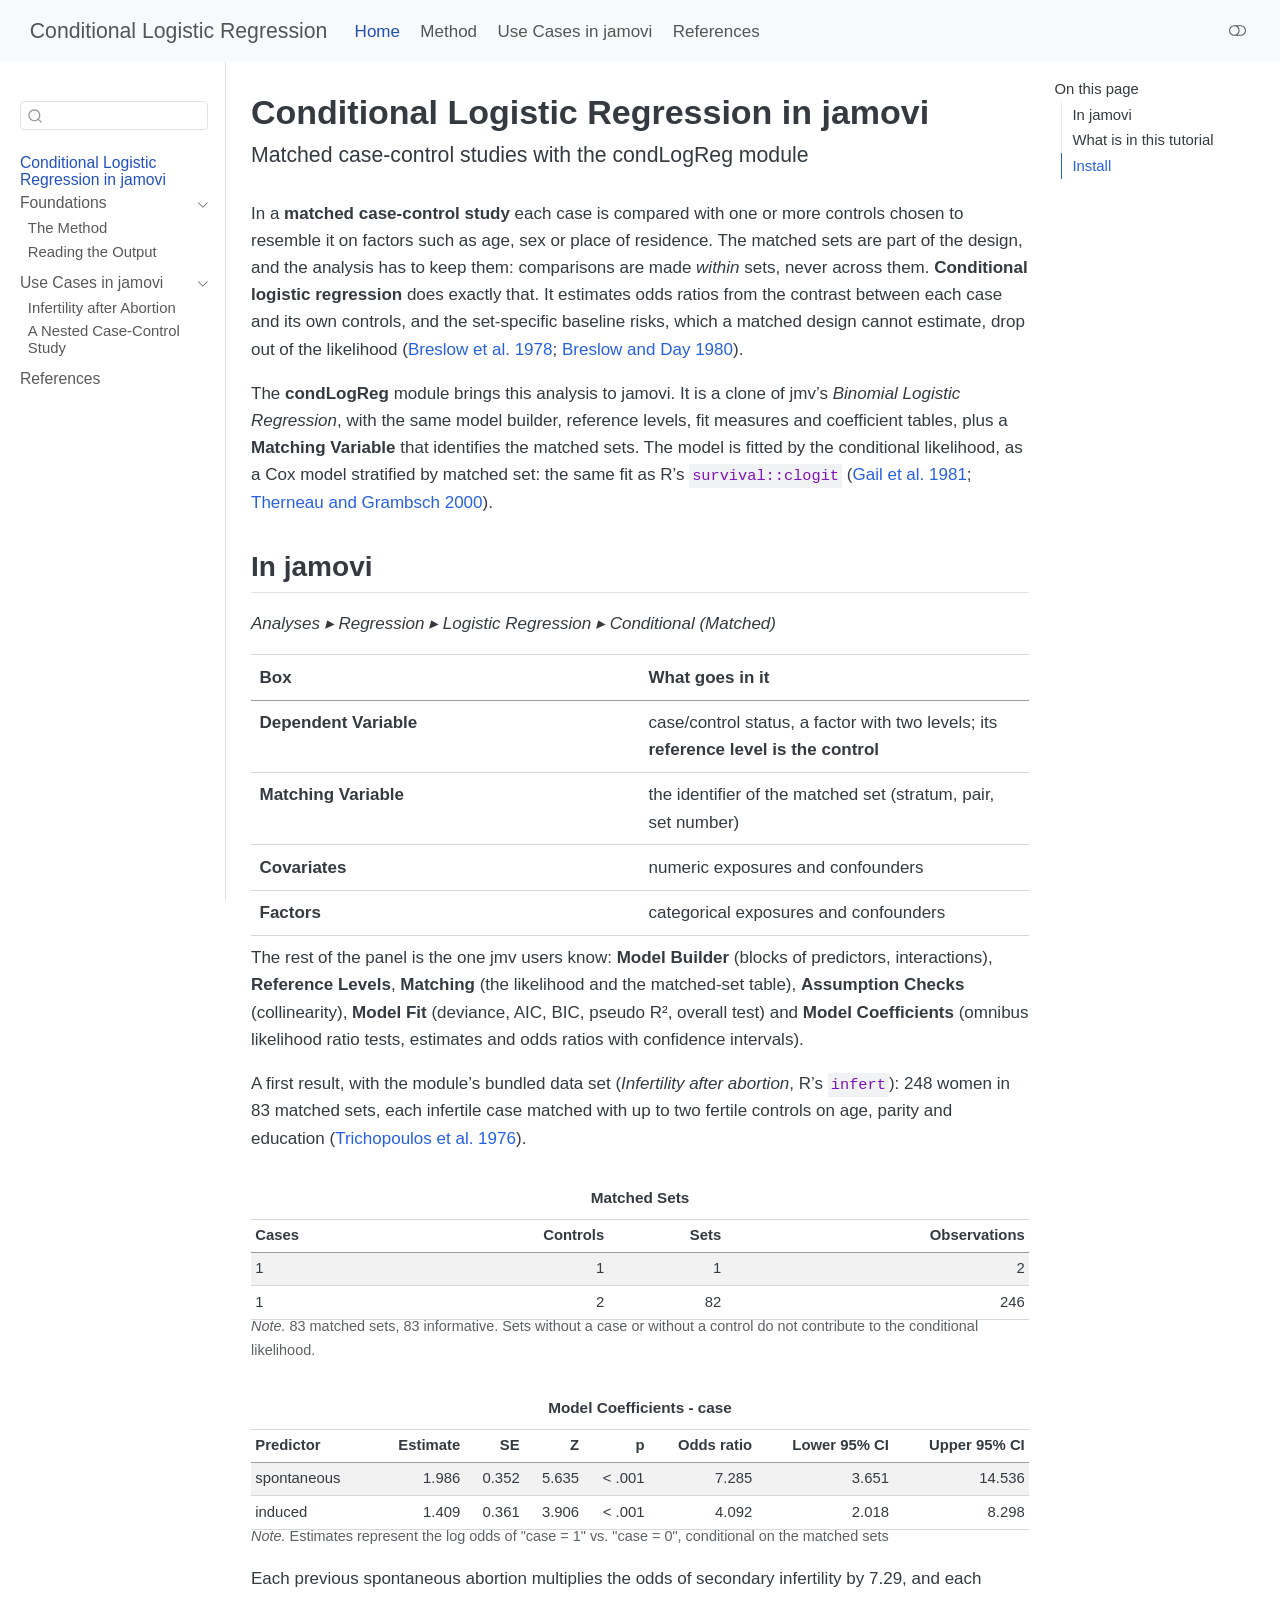
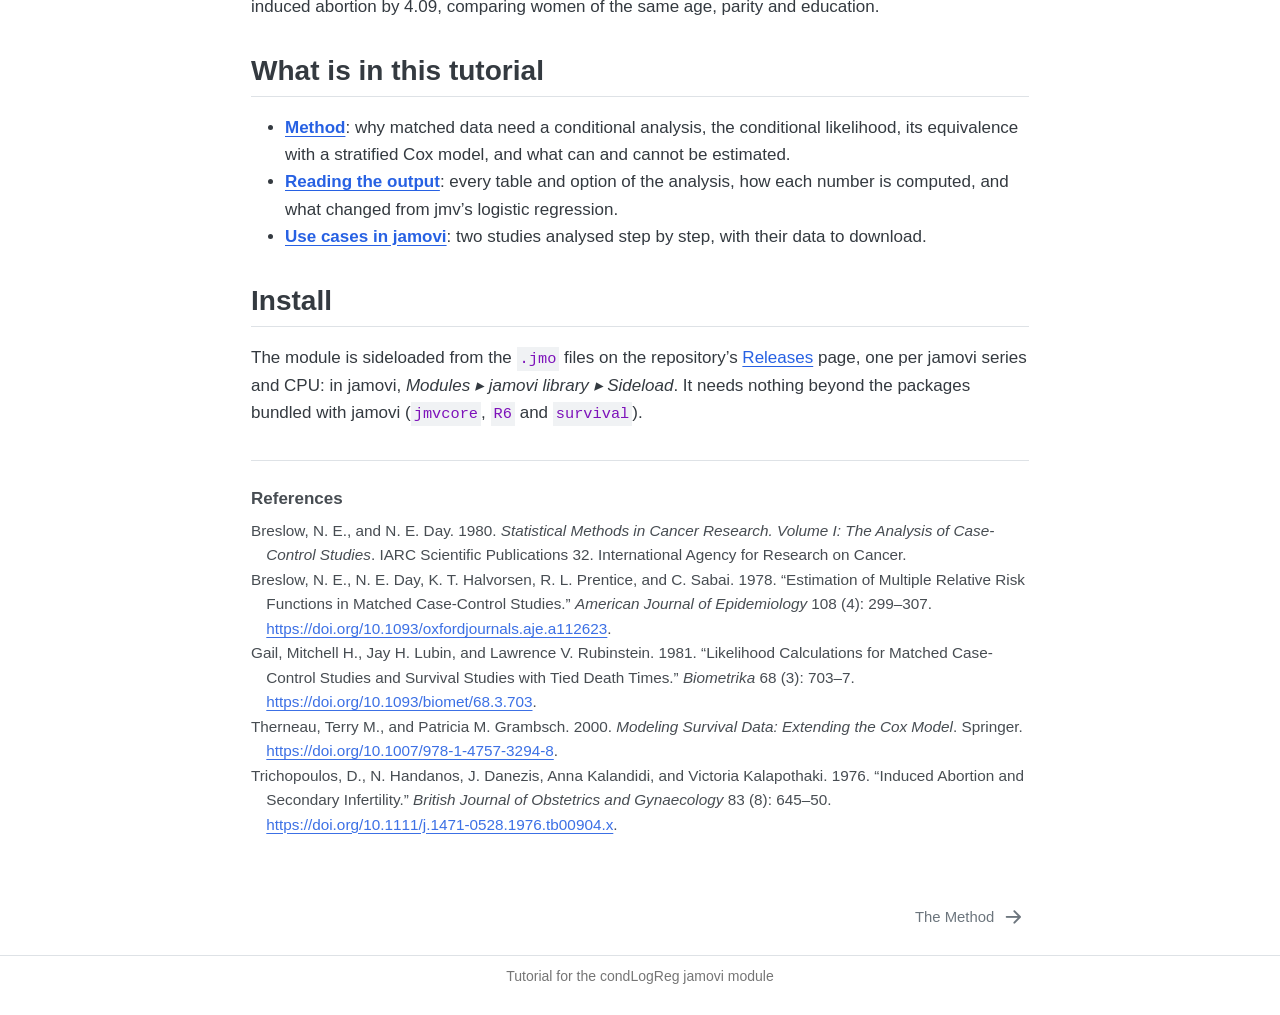
==== docs/index.html @ f743916c "condLogReg: README and rendered tutorial (docs/) Tutorial (Quarto, source local-only in tutorial/): " ====
<!DOCTYPE html>
<html xmlns="http://www.w3.org/1999/xhtml" lang="en" xml:lang="en"><head>

<meta charset="utf-8">
<meta name="generator" content="quarto-1.10.18">

<meta name="viewport" content="width=device-width, initial-scale=1.0, user-scalable=yes">


<title>Conditional Logistic Regression in jamovi – Conditional Logistic Regression</title>
<style>
/* Default styles provided by pandoc.
** See https://pandoc.org/MANUAL.html#variables-for-html for config info.
*/
span.smallcaps{font-variant: small-caps;}
div.columns{display: flex; gap: 1.5em;}
div.column{flex: auto;}
@media screen {
div.columns{gap: min(4vw, 1.5em);}
div.column{overflow-x: auto;}
}
div.hanging-indent{margin-left: 1.5em; text-indent: -1.5em;}
ul.task-list{list-style: none;}
ul.task-list li input[type="checkbox"] {
  width: 0.8em;
  margin: 0 0.8em 0.2em -1em; /* quarto-specific, see https://github.com/quarto-dev/quarto-cli/issues/4556 */ 
  vertical-align: middle;
}
/* CSS for citations */
div.csl-bib-body { }
div.csl-entry {
  clear: both;
}
.hanging-indent div.csl-entry {
  margin-left:2em;
  text-indent:-2em;
}
div.csl-left-margin {
  min-width:2em;
  float:left;
}
div.csl-right-inline {
  margin-left:2em;
  padding-left:1em;
}
div.csl-indent {
  margin-left: 2em;
}</style>


<script src="site_libs/quarto-nav/quarto-nav.js"></script>
<script src="site_libs/quarto-nav/headroom.min.js"></script>
<script src="site_libs/clipboard/clipboard.min.js"></script>
<script src="site_libs/quarto-search/autocomplete.umd.js"></script>
<script src="site_libs/quarto-search/fuse.min.js"></script>
<script src="site_libs/quarto-search/quarto-search.js"></script>
<meta name="quarto:offset" content="./">
<link href="./foundations/method.html" rel="next">
<script src="site_libs/quarto-html/quarto.js" type="module"></script>
<script src="site_libs/quarto-html/tabsets/tabsets.js" type="module"></script>
<script src="site_libs/quarto-html/popper.min.js"></script>
<script src="site_libs/quarto-html/tippy.umd.min.js"></script>
<script src="site_libs/quarto-html/anchor.min.js"></script>
<link href="site_libs/quarto-html/tippy.css" rel="stylesheet">
<link href="site_libs/quarto-html/quarto-syntax-highlighting-64a204ab8560d761af7679ceaba22944.css" rel="stylesheet" class="quarto-color-scheme" id="quarto-text-highlighting-styles">
<link href="site_libs/quarto-html/quarto-syntax-highlighting-dark-b85bc7c33db8c58e0ec93c3465666fed.css" rel="stylesheet" class="quarto-color-scheme quarto-color-alternate" id="quarto-text-highlighting-styles">
<link href="site_libs/quarto-html/quarto-syntax-highlighting-64a204ab8560d761af7679ceaba22944.css" rel="stylesheet" class="quarto-color-scheme-extra" id="quarto-text-highlighting-styles">
<script src="site_libs/bootstrap/bootstrap.min.js"></script>
<link href="site_libs/bootstrap/bootstrap-icons.css" rel="stylesheet">
<link href="site_libs/bootstrap/bootstrap-e5e84f5a70260acdabf710505354887c.min.css" rel="stylesheet" append-hash="true" class="quarto-color-scheme" id="quarto-bootstrap" data-mode="light">
<link href="site_libs/bootstrap/bootstrap-dark-4143a9d5f9d8f9deb4202a6d60211dcc.min.css" rel="stylesheet" append-hash="true" class="quarto-color-scheme quarto-color-alternate" id="quarto-bootstrap" data-mode="dark">
<link href="site_libs/bootstrap/bootstrap-e5e84f5a70260acdabf710505354887c.min.css" rel="stylesheet" append-hash="true" class="quarto-color-scheme-extra" id="quarto-bootstrap" data-mode="light">
<script id="quarto-search-options" type="application/json">{
  "location": "sidebar",
  "copy-button": false,
  "collapse-after": 3,
  "panel-placement": "start",
  "type": "textbox",
  "limit": 50,
  "keyboard-shortcut": [
    "f",
    "/",
    "s"
  ],
  "language": {
    "search-no-results-text": "No results",
    "search-matching-documents-text": "matching documents",
    "search-copy-link-title": "Copy link to search",
    "search-hide-matches-text": "Hide additional matches",
    "search-more-match-text": "more match in this document",
    "search-more-matches-text": "more matches in this document",
    "search-clear-button-title": "Clear",
    "search-text-placeholder": "",
    "search-detached-cancel-button-title": "Cancel",
    "search-submit-button-title": "Submit",
    "search-label": "Search"
  }
}</script>


<link rel="stylesheet" href="styles.css">
</head>

<body class="nav-sidebar docked nav-fixed quarto-light"><script id="quarto-html-before-body" type="application/javascript">
    const toggleBodyColorMode = (bsSheetEl) => {
      const mode = bsSheetEl.getAttribute("data-mode");
      const bodyEl = window.document.querySelector("body");
      if (mode === "dark") {
        bodyEl.classList.add("quarto-dark");
        bodyEl.classList.remove("quarto-light");
      } else {
        bodyEl.classList.add("quarto-light");
        bodyEl.classList.remove("quarto-dark");
      }
    }
    const toggleBodyColorPrimary = () => {
      const bsSheetEl = window.document.querySelector("link#quarto-bootstrap:not([rel=disabled-stylesheet])");
      if (bsSheetEl) {
        toggleBodyColorMode(bsSheetEl);
      }
    }
    const setColorSchemeToggle = (alternate) => {
      const toggles = window.document.querySelectorAll('.quarto-color-scheme-toggle');
      for (let i=0; i < toggles.length; i++) {
        const toggle = toggles[i];
        if (toggle) {
          if (alternate) {
            toggle.classList.add("alternate");
          } else {
            toggle.classList.remove("alternate");
          }
        }
      }
    };
    const toggleColorMode = (alternate) => {
      // Switch the stylesheets
      const primaryStylesheets = window.document.querySelectorAll('link.quarto-color-scheme:not(.quarto-color-alternate)');
      const alternateStylesheets = window.document.querySelectorAll('link.quarto-color-scheme.quarto-color-alternate');
      manageTransitions('#quarto-margin-sidebar .nav-link', false);
      if (alternate) {
        // note: dark is layered on light, we don't disable primary!
        enableStylesheet(alternateStylesheets);
        for (const sheetNode of alternateStylesheets) {
          if (sheetNode.id === "quarto-bootstrap") {
            toggleBodyColorMode(sheetNode);
          }
        }
      } else {
        disableStylesheet(alternateStylesheets);
        enableStylesheet(primaryStylesheets)
        toggleBodyColorPrimary();
      }
      manageTransitions('#quarto-margin-sidebar .nav-link', true);
      // Switch the toggles
      setColorSchemeToggle(alternate)
      // Hack to workaround the fact that safari doesn't
      // properly recolor the scrollbar when toggling (#1455)
      if (navigator.userAgent.indexOf('Safari') > 0 && navigator.userAgent.indexOf('Chrome') == -1) {
        manageTransitions("body", false);
        window.scrollTo(0, 1);
        setTimeout(() => {
          window.scrollTo(0, 0);
          manageTransitions("body", true);
        }, 40);
      }
    }
    const disableStylesheet = (stylesheets) => {
      for (let i=0; i < stylesheets.length; i++) {
        const stylesheet = stylesheets[i];
        stylesheet.rel = 'disabled-stylesheet';
      }
    }
    const enableStylesheet = (stylesheets) => {
      for (let i=0; i < stylesheets.length; i++) {
        const stylesheet = stylesheets[i];
        if(stylesheet.rel !== 'stylesheet') { // for Chrome, which will still FOUC without this check
          stylesheet.rel = 'stylesheet';
        }
      }
    }
    const manageTransitions = (selector, allowTransitions) => {
      const els = window.document.querySelectorAll(selector);
      for (let i=0; i < els.length; i++) {
        const el = els[i];
        if (allowTransitions) {
          el.classList.remove('notransition');
        } else {
          el.classList.add('notransition');
        }
      }
    }
    const isFileUrl = () => {
      return window.location.protocol === 'file:';
    }
    const hasAlternateSentinel = () => {
      let styleSentinel = getColorSchemeSentinel();
      if (styleSentinel !== null) {
        return styleSentinel === "alternate";
      } else {
        return false;
      }
    }
    const setStyleSentinel = (alternate) => {
      const value = alternate ? "alternate" : "default";
      if (!isFileUrl()) {
        window.localStorage.setItem("quarto-color-scheme", value);
      } else {
        localAlternateSentinel = value;
      }
    }
    const getColorSchemeSentinel = () => {
      if (!isFileUrl()) {
        const storageValue = window.localStorage.getItem("quarto-color-scheme");
        return storageValue != null ? storageValue : localAlternateSentinel;
      } else {
        return localAlternateSentinel;
      }
    }
    const toggleGiscusIfUsed = (isAlternate, darkModeDefault) => {
      const baseTheme = document.querySelector('#giscus-base-theme')?.value ?? 'light';
      const alternateTheme = document.querySelector('#giscus-alt-theme')?.value ?? 'dark';
      let newTheme = '';
      if(authorPrefersDark) {
        newTheme = isAlternate ? baseTheme : alternateTheme;
      } else {
        newTheme = isAlternate ? alternateTheme : baseTheme;
      }
      const changeGiscusTheme = () => {
        // From: https://github.com/giscus/giscus/issues/336
        const sendMessage = (message) => {
          const iframe = document.querySelector('iframe.giscus-frame');
          if (!iframe) return;
          iframe.contentWindow.postMessage({ giscus: message }, 'https://giscus.app');
        }
        sendMessage({
          setConfig: {
            theme: newTheme
          }
        });
      }
      const isGiscussLoaded = window.document.querySelector('iframe.giscus-frame') !== null;
      if (isGiscussLoaded) {
        changeGiscusTheme();
      }
    };
    const authorPrefersDark = false;
    const darkModeDefault = authorPrefersDark;
      document.querySelector('link#quarto-text-highlighting-styles.quarto-color-scheme-extra').rel = 'disabled-stylesheet';
      document.querySelector('link#quarto-bootstrap.quarto-color-scheme-extra').rel = 'disabled-stylesheet';
    let localAlternateSentinel = darkModeDefault ? 'alternate' : 'default';
    // Dark / light mode switch
    window.quartoToggleColorScheme = () => {
      // Read the current dark / light value
      let toAlternate = !hasAlternateSentinel();
      toggleColorMode(toAlternate);
      setStyleSentinel(toAlternate);
      toggleGiscusIfUsed(toAlternate, darkModeDefault);
      window.dispatchEvent(new Event('resize'));
    };
    // Switch to dark mode if need be
    if (hasAlternateSentinel()) {
      toggleColorMode(true);
    } else {
      toggleColorMode(false);
    }
  </script>

<div id="quarto-search-results"></div>
  <header id="quarto-header" class="headroom fixed-top">
    <nav class="navbar navbar-expand-lg " data-bs-theme="dark">
      <div class="navbar-container container-fluid">
      <div class="navbar-brand-container mx-auto">
    <a class="navbar-brand" href="./index.html">
    <span class="navbar-title">Conditional Logistic Regression</span>
    </a>
  </div>
          <button class="navbar-toggler" type="button" data-bs-toggle="collapse" data-bs-target="#navbarCollapse" aria-controls="navbarCollapse" role="menu" aria-expanded="false" aria-label="Toggle navigation" onclick="if (window.quartoToggleHeadroom) { window.quartoToggleHeadroom(); }">
  <span class="navbar-toggler-icon"></span>
</button>
          <div class="collapse navbar-collapse" id="navbarCollapse">
            <ul class="navbar-nav navbar-nav-scroll me-auto">
  <li class="nav-item">
    <a class="nav-link active" href="./index.html" aria-current="page"> 
<span class="menu-text">Home</span></a>
  </li>  
  <li class="nav-item">
    <a class="nav-link" href="./foundations/method.html"> 
<span class="menu-text">Method</span></a>
  </li>  
  <li class="nav-item">
    <a class="nav-link" href="./usecases/index.html"> 
<span class="menu-text">Use Cases in jamovi</span></a>
  </li>  
  <li class="nav-item">
    <a class="nav-link" href="./references.html"> 
<span class="menu-text">References</span></a>
  </li>  
</ul>
          </div> <!-- /navcollapse -->
            <div class="quarto-navbar-tools">
  <a href="" class="quarto-color-scheme-toggle quarto-navigation-tool  px-1" onclick="window.quartoToggleColorScheme(); return false;" title="Toggle dark mode"><i class="bi"></i></a>
</div>
      </div> <!-- /container-fluid -->
    </nav>
  <nav class="quarto-secondary-nav">
    <div class="container-fluid d-flex">
      <button type="button" class="quarto-btn-toggle btn" data-bs-toggle="collapse" role="button" data-bs-target=".quarto-sidebar-collapse-item" aria-controls="quarto-sidebar" aria-expanded="false" aria-label="Toggle sidebar navigation" onclick="if (window.quartoToggleHeadroom) { window.quartoToggleHeadroom(); }">
        <i class="bi bi-layout-text-sidebar-reverse"></i>
      </button>
        <nav class="quarto-page-breadcrumbs" aria-label="breadcrumb"><ol class="breadcrumb"><li class="breadcrumb-item"><a href="./index.html">Conditional Logistic Regression in jamovi</a></li></ol></nav>
        <a class="flex-grow-1" role="navigation" data-bs-toggle="collapse" data-bs-target=".quarto-sidebar-collapse-item" aria-controls="quarto-sidebar" aria-expanded="false" aria-label="Toggle sidebar navigation" onclick="if (window.quartoToggleHeadroom) { window.quartoToggleHeadroom(); }">      
        </a>
      <button type="button" class="btn quarto-search-button" aria-label="Search" onclick="window.quartoOpenSearch();">
        <i class="bi bi-search"></i>
      </button>
    </div>
  </nav>
</header>
<!-- content -->
<div id="quarto-content" class="quarto-container page-columns page-rows-contents page-layout-article page-navbar">
<!-- sidebar -->
  <nav id="quarto-sidebar" class="sidebar collapse collapse-horizontal quarto-sidebar-collapse-item sidebar-navigation docked overflow-auto">
        <div class="mt-2 flex-shrink-0 align-items-center">
        <div class="sidebar-search">
        <div id="quarto-search" class="" title="Search"></div>
        </div>
        </div>
    <div class="sidebar-menu-container"> 
    <ul class="list-unstyled mt-1">
        <li class="sidebar-item">
  <div class="sidebar-item-container"> 
  <a href="./index.html" class="sidebar-item-text sidebar-link active">
 <span class="menu-text">Conditional Logistic Regression in jamovi</span></a>
  </div>
</li>
        <li class="sidebar-item sidebar-item-section">
      <div class="sidebar-item-container"> 
            <a class="sidebar-item-text sidebar-link text-start" data-bs-toggle="collapse" data-bs-target="#quarto-sidebar-section-1" role="navigation" aria-expanded="true">
 <span class="menu-text">Foundations</span></a>
          <a class="sidebar-item-toggle text-start" data-bs-toggle="collapse" data-bs-target="#quarto-sidebar-section-1" role="navigation" aria-expanded="true" aria-label="Toggle section">
            <i class="bi bi-chevron-right ms-2"></i>
          </a> 
      </div>
      <ul id="quarto-sidebar-section-1" class="collapse list-unstyled sidebar-section depth1 show">  
          <li class="sidebar-item">
  <div class="sidebar-item-container"> 
  <a href="./foundations/method.html" class="sidebar-item-text sidebar-link">
 <span class="menu-text">The Method</span></a>
  </div>
</li>
          <li class="sidebar-item">
  <div class="sidebar-item-container"> 
  <a href="./foundations/output.html" class="sidebar-item-text sidebar-link">
 <span class="menu-text">Reading the Output</span></a>
  </div>
</li>
      </ul>
  </li>
        <li class="sidebar-item sidebar-item-section">
      <div class="sidebar-item-container"> 
            <a href="./usecases/index.html" class="sidebar-item-text sidebar-link">
 <span class="menu-text">Use Cases in jamovi</span></a>
          <a class="sidebar-item-toggle text-start" data-bs-toggle="collapse" data-bs-target="#quarto-sidebar-section-2" role="navigation" aria-expanded="true" aria-label="Toggle section">
            <i class="bi bi-chevron-right ms-2"></i>
          </a> 
      </div>
      <ul id="quarto-sidebar-section-2" class="collapse list-unstyled sidebar-section depth1 show">  
          <li class="sidebar-item">
  <div class="sidebar-item-container"> 
  <a href="./usecases/infert.html" class="sidebar-item-text sidebar-link">
 <span class="menu-text">Infertility after Abortion</span></a>
  </div>
</li>
          <li class="sidebar-item">
  <div class="sidebar-item-container"> 
  <a href="./usecases/nested.html" class="sidebar-item-text sidebar-link">
 <span class="menu-text">A Nested Case-Control Study</span></a>
  </div>
</li>
      </ul>
  </li>
        <li class="sidebar-item">
  <div class="sidebar-item-container"> 
  <a href="./references.html" class="sidebar-item-text sidebar-link">
 <span class="menu-text">References</span></a>
  </div>
</li>
    </ul>
    </div>
</nav>
<div id="quarto-sidebar-glass" class="quarto-sidebar-collapse-item" data-bs-toggle="collapse" data-bs-target=".quarto-sidebar-collapse-item"></div>
<!-- margin-sidebar -->
    <div id="quarto-margin-sidebar" class="sidebar margin-sidebar">
        <nav id="TOC" role="doc-toc" class="toc-active">
    <h2 id="toc-title">On this page</h2>
   
  <ul>
  <li><a href="#in-jamovi" id="toc-in-jamovi" class="nav-link active" data-scroll-target="#in-jamovi">In jamovi</a></li>
  <li><a href="#what-is-in-this-tutorial" id="toc-what-is-in-this-tutorial" class="nav-link" data-scroll-target="#what-is-in-this-tutorial">What is in this tutorial</a></li>
  <li><a href="#install" id="toc-install" class="nav-link" data-scroll-target="#install">Install</a></li>
  </ul>
</nav>
    </div>
<!-- main -->
<main class="content" id="quarto-document-content">


<header id="title-block-header" class="quarto-title-block default">
<div class="quarto-title">
<h1 class="title">Conditional Logistic Regression in jamovi</h1>
<p class="subtitle lead">Matched case-control studies with the condLogReg module</p>
</div>



<div class="quarto-title-meta">

    
  
    
  </div>
  


</header>


<p>In a <strong>matched case-control study</strong> each case is compared with one or more controls chosen to resemble it on factors such as age, sex or place of residence. The matched sets are part of the design, and the analysis has to keep them: comparisons are made <em>within</em> sets, never across them. <strong>Conditional logistic regression</strong> does exactly that. It estimates odds ratios from the contrast between each case and its own controls, and the set-specific baseline risks, which a matched design cannot estimate, drop out of the likelihood <span class="citation" data-cites="breslow1978 breslowday1980">(<a href="#ref-breslow1978" role="doc-biblioref">Breslow et al. 1978</a>; <a href="#ref-breslowday1980" role="doc-biblioref">Breslow and Day 1980</a>)</span>.</p>
<p>The <strong>condLogReg</strong> module brings this analysis to jamovi. It is a clone of jmv’s <em>Binomial Logistic Regression</em>, with the same model builder, reference levels, fit measures and coefficient tables, plus a <strong>Matching Variable</strong> that identifies the matched sets. The model is fitted by the conditional likelihood, as a Cox model stratified by matched set: the same fit as R’s <code>survival::clogit</code> <span class="citation" data-cites="gail1981 therneau2000">(<a href="#ref-gail1981" role="doc-biblioref">Gail et al. 1981</a>; <a href="#ref-therneau2000" role="doc-biblioref">Therneau and Grambsch 2000</a>)</span>.</p>
<section id="in-jamovi" class="level2">
<h2 class="anchored" data-anchor-id="in-jamovi">In jamovi</h2>
<p><em>Analyses ▸ Regression ▸ Logistic Regression ▸ Conditional (Matched)</em></p>
<table class="caption-top table">
<colgroup>
<col style="width: 50%">
<col style="width: 50%">
</colgroup>
<thead>
<tr class="header">
<th>Box</th>
<th>What goes in it</th>
</tr>
</thead>
<tbody>
<tr class="odd">
<td><strong>Dependent Variable</strong></td>
<td>case/control status, a factor with two levels; its <strong>reference level is the control</strong></td>
</tr>
<tr class="even">
<td><strong>Matching Variable</strong></td>
<td>the identifier of the matched set (stratum, pair, set number)</td>
</tr>
<tr class="odd">
<td><strong>Covariates</strong></td>
<td>numeric exposures and confounders</td>
</tr>
<tr class="even">
<td><strong>Factors</strong></td>
<td>categorical exposures and confounders</td>
</tr>
</tbody>
</table>
<p>The rest of the panel is the one jmv users know: <strong>Model Builder</strong> (blocks of predictors, interactions), <strong>Reference Levels</strong>, <strong>Matching</strong> (the likelihood and the matched-set table), <strong>Assumption Checks</strong> (collinearity), <strong>Model Fit</strong> (deviance, AIC, BIC, pseudo R², overall test) and <strong>Model Coefficients</strong> (omnibus likelihood ratio tests, estimates and odds ratios with confidence intervals).</p>
<p>A first result, with the module’s bundled data set (<em>Infertility after abortion</em>, R’s <code>infert</code>): 248 women in 83 matched sets, each infertile case matched with up to two fertile controls on age, parity and education <span class="citation" data-cites="trichopoulos1976">(<a href="#ref-trichopoulos1976" role="doc-biblioref">Trichopoulos et al. 1976</a>)</span>.</p>
<div class="cell">
<div class="cell-output-display">
<table class="table table-sm jtab caption-top table-striped small">
<caption>Matched Sets</caption>
<thead>
<tr class="header">
<th style="text-align: left;" data-quarto-table-cell-role="th">Cases</th>
<th style="text-align: right;" data-quarto-table-cell-role="th">Controls</th>
<th style="text-align: right;" data-quarto-table-cell-role="th">Sets</th>
<th style="text-align: right;" data-quarto-table-cell-role="th">Observations</th>
</tr>
</thead>
<tbody>
<tr class="odd">
<td style="text-align: left;">1</td>
<td style="text-align: right;">1</td>
<td style="text-align: right;">1</td>
<td style="text-align: right;">2</td>
</tr>
<tr class="even">
<td style="text-align: left;">1</td>
<td style="text-align: right;">2</td>
<td style="text-align: right;">82</td>
<td style="text-align: right;">246</td>
</tr>
</tbody>
</table>
<p class="jnote"><i>Note.</i> 83 matched sets, 83 informative. Sets without a case or without a control do not contribute to the conditional likelihood.</p>
</div>
<div class="cell-output-display">
<table class="table table-sm jtab caption-top table-striped small">
<caption>Model Coefficients - case</caption>
<thead>
<tr class="header">
<th style="text-align: left;" data-quarto-table-cell-role="th">Predictor</th>
<th style="text-align: right;" data-quarto-table-cell-role="th">Estimate</th>
<th style="text-align: right;" data-quarto-table-cell-role="th">SE</th>
<th style="text-align: right;" data-quarto-table-cell-role="th">Z</th>
<th style="text-align: right;" data-quarto-table-cell-role="th">p</th>
<th style="text-align: right;" data-quarto-table-cell-role="th">Odds ratio</th>
<th style="text-align: right;" data-quarto-table-cell-role="th">Lower 95% CI</th>
<th style="text-align: right;" data-quarto-table-cell-role="th">Upper 95% CI</th>
</tr>
</thead>
<tbody>
<tr class="odd">
<td style="text-align: left;">spontaneous</td>
<td style="text-align: right;">1.986</td>
<td style="text-align: right;">0.352</td>
<td style="text-align: right;">5.635</td>
<td style="text-align: right;">&lt; .001</td>
<td style="text-align: right;">7.285</td>
<td style="text-align: right;">3.651</td>
<td style="text-align: right;">14.536</td>
</tr>
<tr class="even">
<td style="text-align: left;">induced</td>
<td style="text-align: right;">1.409</td>
<td style="text-align: right;">0.361</td>
<td style="text-align: right;">3.906</td>
<td style="text-align: right;">&lt; .001</td>
<td style="text-align: right;">4.092</td>
<td style="text-align: right;">2.018</td>
<td style="text-align: right;">8.298</td>
</tr>
</tbody>
</table>
<p class="jnote"><i>Note.</i> Estimates represent the log odds of "case = 1" vs. "case = 0", conditional on the matched sets</p>
</div>
</div>
<p>Each previous spontaneous abortion multiplies the odds of secondary infertility by 7.29, and each induced abortion by 4.09, comparing women of the same age, parity and education.</p>
</section>
<section id="what-is-in-this-tutorial" class="level2">
<h2 class="anchored" data-anchor-id="what-is-in-this-tutorial">What is in this tutorial</h2>
<ul>
<li><a href="./foundations/method.html"><strong>Method</strong></a>: why matched data need a conditional analysis, the conditional likelihood, its equivalence with a stratified Cox model, and what can and cannot be estimated.</li>
<li><a href="./foundations/output.html"><strong>Reading the output</strong></a>: every table and option of the analysis, how each number is computed, and what changed from jmv’s logistic regression.</li>
<li><a href="./usecases/index.html"><strong>Use cases in jamovi</strong></a>: two studies analysed step by step, with their data to download.</li>
</ul>
</section>
<section id="install" class="level2">
<h2 class="anchored" data-anchor-id="install">Install</h2>
<p>The module is sideloaded from the <code>.jmo</code> files on the repository’s <a href="https://github.com/victor-moreno/jamovi-conditional-LR/releases">Releases</a> page, one per jamovi series and CPU: in jamovi, <em>Modules ▸ jamovi library ▸ Sideload</em>. It needs nothing beyond the packages bundled with jamovi (<code>jmvcore</code>, <code>R6</code> and <code>survival</code>).</p>



</section>

<a onclick="window.scrollTo(0, 0); return false;" role="button" id="quarto-back-to-top"><i class="bi bi-arrow-up"></i> Back to top</a><div id="quarto-appendix" class="default"><section class="quarto-appendix-contents" role="doc-bibliography" id="quarto-bibliography"><h2 class="anchored quarto-appendix-heading">References</h2><div id="refs" class="references csl-bib-body hanging-indent" role="list">
<div id="ref-breslowday1980" class="csl-entry" role="listitem">
Breslow, N. E., and N. E. Day. 1980. <em>Statistical Methods in Cancer Research. Volume <span>I</span>: The Analysis of Case-Control Studies</em>. IARC Scientific Publications 32. International Agency for Research on Cancer.
</div>
<div id="ref-breslow1978" class="csl-entry" role="listitem">
Breslow, N. E., N. E. Day, K. T. Halvorsen, R. L. Prentice, and C. Sabai. 1978. <span>“Estimation of Multiple Relative Risk Functions in Matched Case-Control Studies.”</span> <em>American Journal of Epidemiology</em> 108 (4): 299–307. <a href="https://doi.org/10.1093/oxfordjournals.aje.a112623">https://doi.org/10.1093/oxfordjournals.aje.a112623</a>.
</div>
<div id="ref-gail1981" class="csl-entry" role="listitem">
Gail, Mitchell H., Jay H. Lubin, and Lawrence V. Rubinstein. 1981. <span>“Likelihood Calculations for Matched Case-Control Studies and Survival Studies with Tied Death Times.”</span> <em>Biometrika</em> 68 (3): 703–7. <a href="https://doi.org/10.1093/biomet/68.3.703">https://doi.org/10.1093/biomet/68.3.703</a>.
</div>
<div id="ref-therneau2000" class="csl-entry" role="listitem">
Therneau, Terry M., and Patricia M. Grambsch. 2000. <em>Modeling Survival Data: Extending the <span>Cox</span> Model</em>. Springer. <a href="https://doi.org/10.1007/978-1-4757-3294-8">https://doi.org/10.1007/978-1-4757-3294-8</a>.
</div>
<div id="ref-trichopoulos1976" class="csl-entry" role="listitem">
Trichopoulos, D., N. Handanos, J. Danezis, Anna Kalandidi, and Victoria Kalapothaki. 1976. <span>“Induced Abortion and Secondary Infertility.”</span> <em>British Journal of Obstetrics and Gynaecology</em> 83 (8): 645–50. <a href="https://doi.org/10.1111/j.1471-0528.1976.tb00904.x">https://doi.org/10.1111/j.1471-0528.1976.tb00904.x</a>.
</div>
</div></section></div></main> <!-- /main -->
<script id="quarto-html-after-body" type="application/javascript">
  window.document.addEventListener("DOMContentLoaded", function (event) {
    // Ensure there is a toggle, if there isn't float one in the top right
    if (window.document.querySelector('.quarto-color-scheme-toggle') === null) {
      const a = window.document.createElement('a');
      a.classList.add('top-right');
      a.classList.add('quarto-color-scheme-toggle');
      a.href = "";
      a.onclick = function() { try { window.quartoToggleColorScheme(); } catch {} return false; };
      const i = window.document.createElement("i");
      i.classList.add('bi');
      a.appendChild(i);
      window.document.body.appendChild(a);
    }
    setColorSchemeToggle(hasAlternateSentinel())
    const icon = "";
    const anchorJS = new window.AnchorJS();
    anchorJS.options = {
      placement: 'right',
      icon: icon
    };
    anchorJS.add('.anchored');
    const isCodeAnnotation = (el) => {
      for (const clz of el.classList) {
        if (clz.startsWith('code-annotation-')) {                     
          return true;
        }
      }
      return false;
    }
    const onCopySuccess = function(e) {
      // button target
      const button = e.trigger;
      // don't keep focus
      button.blur();
      // flash "checked"
      button.classList.add('code-copy-button-checked');
      var currentTitle = button.getAttribute("title");
      button.setAttribute("title", "Copied!");
      let tooltip;
      if (window.bootstrap) {
        button.setAttribute("data-bs-toggle", "tooltip");
        button.setAttribute("data-bs-placement", "left");
        button.setAttribute("data-bs-title", "Copied!");
        tooltip = new bootstrap.Tooltip(button, 
          { trigger: "manual", 
            customClass: "code-copy-button-tooltip",
            offset: [0, -8]});
        tooltip.show();    
      }
      setTimeout(function() {
        if (tooltip) {
          tooltip.hide();
          button.removeAttribute("data-bs-title");
          button.removeAttribute("data-bs-toggle");
          button.removeAttribute("data-bs-placement");
        }
        button.setAttribute("title", currentTitle);
        button.classList.remove('code-copy-button-checked');
      }, 1000);
      // clear code selection
      e.clearSelection();
    }
    const getTextToCopy = function(trigger) {
      const outerScaffold = trigger.parentElement.cloneNode(true);
      const codeEl = outerScaffold.querySelector('code');
      for (const childEl of codeEl.children) {
        if (isCodeAnnotation(childEl)) {
          childEl.remove();
        }
      }
      return codeEl.innerText;
    }
    const clipboard = new window.ClipboardJS('.code-copy-button:not([data-in-quarto-modal])', {
      text: getTextToCopy
    });
    clipboard.on('success', onCopySuccess);
    if (window.document.getElementById('quarto-embedded-source-code-modal')) {
      const clipboardModal = new window.ClipboardJS('.code-copy-button[data-in-quarto-modal]', {
        text: getTextToCopy,
        container: window.document.getElementById('quarto-embedded-source-code-modal')
      });
      clipboardModal.on('success', onCopySuccess);
    }
      var localhostRegex = new RegExp(/^(?:http|https):\/\/localhost\:?[0-9]*\//);
      var mailtoRegex = new RegExp(/^mailto:/);
        var filterRegex = new RegExp('/' + window.location.host + '/');
      var isInternal = (href) => {
          return filterRegex.test(href) || localhostRegex.test(href) || mailtoRegex.test(href);
      }
      // Inspect non-navigation links and adorn them if external
     var links = window.document.querySelectorAll('a[href]:not(.nav-link):not(.navbar-brand):not(.toc-action):not(.sidebar-link):not(.sidebar-item-toggle):not(.pagination-link):not(.no-external):not([aria-hidden]):not(.dropdown-item):not(.quarto-navigation-tool):not(.about-link)');
      for (var i=0; i<links.length; i++) {
        const link = links[i];
        if (!isInternal(link.href)) {
          // undo the damage that might have been done by quarto-nav.js in the case of
          // links that we want to consider external
          if (link.dataset.originalHref !== undefined) {
            link.href = link.dataset.originalHref;
          }
        }
      }
    function tippyHover(el, contentFn, onTriggerFn, onUntriggerFn) {
      const config = {
        allowHTML: true,
        maxWidth: 500,
        delay: 100,
        arrow: false,
        appendTo: function(el) {
            return el.parentElement;
        },
        interactive: true,
        interactiveBorder: 10,
        theme: 'quarto',
        placement: 'bottom-start',
      };
      if (contentFn) {
        config.content = contentFn;
      }
      if (onTriggerFn) {
        config.onTrigger = onTriggerFn;
      }
      if (onUntriggerFn) {
        config.onUntrigger = onUntriggerFn;
      }
      window.tippy(el, config); 
    }
    const noterefs = window.document.querySelectorAll('a[role="doc-noteref"]');
    for (var i=0; i<noterefs.length; i++) {
      const ref = noterefs[i];
      tippyHover(ref, function() {
        // use id or data attribute instead here
        let href = ref.getAttribute('data-footnote-href') || ref.getAttribute('href');
        try { href = new URL(href).hash; } catch {}
        const id = href.replace(/^#\/?/, "");
        const note = window.document.getElementById(id);
        if (note) {
          return note.innerHTML;
        } else {
          return "";
        }
      });
    }
    const xrefs = window.document.querySelectorAll('a.quarto-xref');
    const processXRef = (id, note) => {
      // Strip column container classes
      const stripColumnClz = (el) => {
        el.classList.remove("page-full", "page-columns");
        if (el.children) {
          for (const child of el.children) {
            stripColumnClz(child);
          }
        }
      }
      stripColumnClz(note)
      if (id === null || id.startsWith('sec-')) {
        // Special case sections, only their first couple elements
        const container = document.createElement("div");
        if (note.children && note.children.length > 2) {
          container.appendChild(note.children[0].cloneNode(true));
          for (let i = 1; i < note.children.length; i++) {
            const child = note.children[i];
            if (child.tagName === "P" && child.innerText === "") {
              continue;
            } else {
              container.appendChild(child.cloneNode(true));
              break;
            }
          }
          if (window.Quarto?.typesetMath) {
            window.Quarto.typesetMath(container);
          }
          return container.innerHTML
        } else {
          if (window.Quarto?.typesetMath) {
            window.Quarto.typesetMath(note);
          }
          return note.innerHTML;
        }
      } else {
        // Remove any anchor links if they are present
        const anchorLink = note.querySelector('a.anchorjs-link');
        if (anchorLink) {
          anchorLink.remove();
        }
        if (window.Quarto?.typesetMath) {
          window.Quarto.typesetMath(note);
        }
        if (note.classList.contains("callout")) {
          return note.outerHTML;
        } else {
          return note.innerHTML;
        }
      }
    }
    for (var i=0; i<xrefs.length; i++) {
      const xref = xrefs[i];
      tippyHover(xref, undefined, function(instance) {
        instance.disable();
        let url = xref.getAttribute('href');
        let hash = undefined; 
        if (url.startsWith('#')) {
          hash = url;
        } else {
          try { hash = new URL(url).hash; } catch {}
        }
        if (hash) {
          const id = hash.replace(/^#\/?/, "");
          const note = window.document.getElementById(id);
          if (note !== null) {
            try {
              const html = processXRef(id, note.cloneNode(true));
              instance.setContent(html);
            } finally {
              instance.enable();
              instance.show();
            }
          } else {
            // See if we can fetch this
            fetch(url.split('#')[0])
            .then(res => res.text())
            .then(html => {
              const parser = new DOMParser();
              const htmlDoc = parser.parseFromString(html, "text/html");
              const note = htmlDoc.getElementById(id);
              if (note !== null) {
                const html = processXRef(id, note);
                instance.setContent(html);
              } 
            }).finally(() => {
              instance.enable();
              instance.show();
            });
          }
        } else {
          // See if we can fetch a full url (with no hash to target)
          // This is a special case and we should probably do some content thinning / targeting
          fetch(url)
          .then(res => res.text())
          .then(html => {
            const parser = new DOMParser();
            const htmlDoc = parser.parseFromString(html, "text/html");
            const note = htmlDoc.querySelector('main.content');
            if (note !== null) {
              // This should only happen for chapter cross references
              // (since there is no id in the URL)
              // remove the first header
              if (note.children.length > 0 && note.children[0].tagName === "HEADER") {
                note.children[0].remove();
              }
              const html = processXRef(null, note);
              instance.setContent(html);
            } 
          }).finally(() => {
            instance.enable();
            instance.show();
          });
        }
      }, function(instance) {
      });
    }
        let selectedAnnoteEl;
        const selectorForAnnotation = ( cell, annotation) => {
          let cellAttr = 'data-code-cell="' + cell + '"';
          let lineAttr = 'data-code-annotation="' +  annotation + '"';
          const selector = 'span[' + cellAttr + '][' + lineAttr + ']';
          return selector;
        }
        const selectCodeLines = (annoteEl) => {
          const doc = window.document;
          const targetCell = annoteEl.getAttribute("data-target-cell");
          const targetAnnotation = annoteEl.getAttribute("data-target-annotation");
          const annoteSpan = window.document.querySelector(selectorForAnnotation(targetCell, targetAnnotation));
          const lines = annoteSpan.getAttribute("data-code-lines").split(",");
          const lineIds = lines.map((line) => {
            return targetCell + "-" + line;
          })
          let top = null;
          let height = null;
          let parent = null;
          if (lineIds.length > 0) {
              //compute the position of the single el (top and bottom and make a div)
              const el = window.document.getElementById(lineIds[0]);
              top = el.offsetTop;
              height = el.offsetHeight;
              parent = el.parentElement.parentElement;
            if (lineIds.length > 1) {
              const lastEl = window.document.getElementById(lineIds[lineIds.length - 1]);
              const bottom = lastEl.offsetTop + lastEl.offsetHeight;
              height = bottom - top;
            }
            if (top !== null && height !== null && parent !== null) {
              // cook up a div (if necessary) and position it 
              let div = window.document.getElementById("code-annotation-line-highlight");
              if (div === null) {
                div = window.document.createElement("div");
                div.setAttribute("id", "code-annotation-line-highlight");
                div.style.position = 'absolute';
                parent.appendChild(div);
              }
              div.style.top = top - 2 + "px";
              div.style.height = height + 4 + "px";
              div.style.left = 0;
              let gutterDiv = window.document.getElementById("code-annotation-line-highlight-gutter");
              if (gutterDiv === null) {
                gutterDiv = window.document.createElement("div");
                gutterDiv.setAttribute("id", "code-annotation-line-highlight-gutter");
                gutterDiv.style.position = 'absolute';
                const codeCell = window.document.getElementById(targetCell);
                const gutter = codeCell.querySelector('.code-annotation-gutter');
                gutter.appendChild(gutterDiv);
              }
              gutterDiv.style.top = top - 2 + "px";
              gutterDiv.style.height = height + 4 + "px";
            }
            selectedAnnoteEl = annoteEl;
          }
        };
        const unselectCodeLines = () => {
          const elementsIds = ["code-annotation-line-highlight", "code-annotation-line-highlight-gutter"];
          elementsIds.forEach((elId) => {
            const div = window.document.getElementById(elId);
            if (div) {
              div.remove();
            }
          });
          selectedAnnoteEl = undefined;
        };
          // Handle positioning of the toggle
      window.addEventListener(
        "resize",
        throttle(() => {
          elRect = undefined;
          if (selectedAnnoteEl) {
            selectCodeLines(selectedAnnoteEl);
          }
        }, 10)
      );
      function throttle(fn, ms) {
      let throttle = false;
      let timer;
        return (...args) => {
          if(!throttle) { // first call gets through
              fn.apply(this, args);
              throttle = true;
          } else { // all the others get throttled
              if(timer) clearTimeout(timer); // cancel #2
              timer = setTimeout(() => {
                fn.apply(this, args);
                timer = throttle = false;
              }, ms);
          }
        };
      }
        // Attach click handler to the DT
        const annoteDls = window.document.querySelectorAll('dt[data-target-cell]');
        for (const annoteDlNode of annoteDls) {
          annoteDlNode.addEventListener('click', (event) => {
            const clickedEl = event.target;
            if (clickedEl !== selectedAnnoteEl) {
              unselectCodeLines();
              const activeEl = window.document.querySelector('dt[data-target-cell].code-annotation-active');
              if (activeEl) {
                activeEl.classList.remove('code-annotation-active');
              }
              selectCodeLines(clickedEl);
              clickedEl.classList.add('code-annotation-active');
            } else {
              // Unselect the line
              unselectCodeLines();
              clickedEl.classList.remove('code-annotation-active');
            }
          });
        }
    const findCites = (el) => {
      const parentEl = el.parentElement;
      if (parentEl) {
        const cites = parentEl.dataset.cites;
        if (cites) {
          return {
            el,
            cites: cites.split(' ')
          };
        } else {
          return findCites(el.parentElement)
        }
      } else {
        return undefined;
      }
    };
    var bibliorefs = window.document.querySelectorAll('a[role="doc-biblioref"]');
    for (var i=0; i<bibliorefs.length; i++) {
      const ref = bibliorefs[i];
      const citeInfo = findCites(ref);
      if (citeInfo) {
        tippyHover(citeInfo.el, function() {
          var popup = window.document.createElement('div');
          citeInfo.cites.forEach(function(cite) {
            var citeDiv = window.document.createElement('div');
            citeDiv.classList.add('hanging-indent');
            citeDiv.classList.add('csl-entry');
            var biblioDiv = window.document.getElementById('ref-' + cite);
            if (biblioDiv) {
              citeDiv.innerHTML = biblioDiv.innerHTML;
            }
            popup.appendChild(citeDiv);
          });
          return popup.innerHTML;
        });
      }
    }
  });
  </script>
<nav class="page-navigation">
  <div class="nav-page nav-page-previous">
  </div>
  <div class="nav-page nav-page-next">
      <a href="./foundations/method.html" class="pagination-link" aria-label="The Method">
        <span class="nav-page-text">The Method</span> <i class="bi bi-arrow-right-short"></i>
      </a>
  </div>
</nav>
</div> <!-- /content -->
<footer class="footer">
  <div class="nav-footer">
    <div class="nav-footer-left">
      &nbsp;
    </div>   
    <div class="nav-footer-center">
<p>Tutorial for the condLogReg jamovi module</p>
</div>
    <div class="nav-footer-right">
      &nbsp;
    </div>
  </div>
</footer>




</body></html>
---- docs/site_libs/quarto-html/tippy.css ----
.tippy-box[data-animation=fade][data-state=hidden]{opacity:0}[data-tippy-root]{max-width:calc(100vw - 10px)}.tippy-box{position:relative;background-color:#333;color:#fff;border-radius:4px;font-size:14px;line-height:1.4;white-space:normal;outline:0;transition-property:transform,visibility,opacity}.tippy-box[data-placement^=top]>.tippy-arrow{bottom:0}.tippy-box[data-placement^=top]>.tippy-arrow:before{bottom:-7px;left:0;border-width:8px 8px 0;border-top-color:initial;transform-origin:center top}.tippy-box[data-placement^=bottom]>.tippy-arrow{top:0}.tippy-box[data-placement^=bottom]>.tippy-arrow:before{top:-7px;left:0;border-width:0 8px 8px;border-bottom-color:initial;transform-origin:center bottom}.tippy-box[data-placement^=left]>.tippy-arrow{right:0}.tippy-box[data-placement^=left]>.tippy-arrow:before{border-width:8px 0 8px 8px;border-left-color:initial;right:-7px;transform-origin:center left}.tippy-box[data-placement^=right]>.tippy-arrow{left:0}.tippy-box[data-placement^=right]>.tippy-arrow:before{left:-7px;border-width:8px 8px 8px 0;border-right-color:initial;transform-origin:center right}.tippy-box[data-inertia][data-state=visible]{transition-timing-function:cubic-bezier(.54,1.5,.38,1.11)}.tippy-arrow{width:16px;height:16px;color:#333}.tippy-arrow:before{content:"";position:absolute;border-color:transparent;border-style:solid}.tippy-content{position:relative;padding:5px 9px;z-index:1}
---- docs/site_libs/quarto-html/quarto-syntax-highlighting-64a204ab8560d761af7679ceaba22944.css ----
/* quarto syntax highlight colors */
:root {
  --quarto-hl-ot-color: #003B4F;
  --quarto-hl-at-color: #657422;
  --quarto-hl-ss-color: #20794D;
  --quarto-hl-an-color: #5E5E5E;
  --quarto-hl-fu-color: #4758AB;
  --quarto-hl-st-color: #20794D;
  --quarto-hl-cf-color: #003B4F;
  --quarto-hl-op-color: #5E5E5E;
  --quarto-hl-er-color: #AD0000;
  --quarto-hl-bn-color: #AD0000;
  --quarto-hl-al-color: #AD0000;
  --quarto-hl-va-color: #111111;
  --quarto-hl-bu-color: inherit;
  --quarto-hl-ex-color: inherit;
  --quarto-hl-pp-color: #AD0000;
  --quarto-hl-in-color: #5E5E5E;
  --quarto-hl-vs-color: #20794D;
  --quarto-hl-wa-color: #5E5E5E;
  --quarto-hl-do-color: #5E5E5E;
  --quarto-hl-im-color: #00769E;
  --quarto-hl-ch-color: #20794D;
  --quarto-hl-dt-color: #AD0000;
  --quarto-hl-fl-color: #AD0000;
  --quarto-hl-co-color: #5E5E5E;
  --quarto-hl-cv-color: #5E5E5E;
  --quarto-hl-cn-color: #8f5902;
  --quarto-hl-sc-color: #5E5E5E;
  --quarto-hl-dv-color: #AD0000;
  --quarto-hl-kw-color: #003B4F;
}

/* other quarto variables */
:root {
  --quarto-font-monospace: SFMono-Regular, Menlo, Monaco, Consolas, "Liberation Mono", "Courier New", monospace;
}

/* syntax highlight based on Pandoc's rules */
pre > code.sourceCode > span {
  color: #003B4F;
}

code.sourceCode > span {
  color: #003B4F;
}

div.sourceCode,
div.sourceCode pre.sourceCode {
  color: #003B4F;
}

/* Normal */
code span {
  color: #003B4F;
}

/* Alert */
code span.al {
  color: #AD0000;
  font-style: inherit;
}

/* Annotation */
code span.an {
  color: #5E5E5E;
  font-style: inherit;
}

/* Attribute */
code span.at {
  color: #657422;
  font-style: inherit;
}

/* BaseN */
code span.bn {
  color: #AD0000;
  font-style: inherit;
}

/* BuiltIn */
code span.bu {
  font-style: inherit;
}

/* ControlFlow */
code span.cf {
  color: #003B4F;
  font-weight: bold;
  font-style: inherit;
}

/* Char */
code span.ch {
  color: #20794D;
  font-style: inherit;
}

/* Constant */
code span.cn {
  color: #8f5902;
  font-style: inherit;
}

/* Comment */
code span.co {
  color: #5E5E5E;
  font-style: inherit;
}

/* CommentVar */
code span.cv {
  color: #5E5E5E;
  font-style: italic;
}

/* Documentation */
code span.do {
  color: #5E5E5E;
  font-style: italic;
}

/* DataType */
code span.dt {
  color: #AD0000;
  font-style: inherit;
}

/* DecVal */
code span.dv {
  color: #AD0000;
  font-style: inherit;
}

/* Error */
code span.er {
  color: #AD0000;
  font-style: inherit;
}

/* Extension */
code span.ex {
  font-style: inherit;
}

/* Float */
code span.fl {
  color: #AD0000;
  font-style: inherit;
}

/* Function */
code span.fu {
  color: #4758AB;
  font-style: inherit;
}

/* Import */
code span.im {
  color: #00769E;
  font-style: inherit;
}

/* Information */
code span.in {
  color: #5E5E5E;
  font-style: inherit;
}

/* Keyword */
code span.kw {
  color: #003B4F;
  font-weight: bold;
  font-style: inherit;
}

/* Operator */
code span.op {
  color: #5E5E5E;
  font-style: inherit;
}

/* Other */
code span.ot {
  color: #003B4F;
  font-style: inherit;
}

/* Preprocessor */
code span.pp {
  color: #AD0000;
  font-style: inherit;
}

/* SpecialChar */
code span.sc {
  color: #5E5E5E;
  font-style: inherit;
}

/* SpecialString */
code span.ss {
  color: #20794D;
  font-style: inherit;
}

/* String */
code span.st {
  color: #20794D;
  font-style: inherit;
}

/* Variable */
code span.va {
  color: #111111;
  font-style: inherit;
}

/* VerbatimString */
code span.vs {
  color: #20794D;
  font-style: inherit;
}

/* Warning */
code span.wa {
  color: #5E5E5E;
  font-style: italic;
}

.prevent-inlining {
  content: "</";
}

/*# sourceMappingURL=9d8d5bb603a83b8298b89080a598c93b.css.map */
---- docs/site_libs/quarto-html/quarto-syntax-highlighting-dark-b85bc7c33db8c58e0ec93c3465666fed.css ----
/* quarto syntax highlight colors */
:root {
  --quarto-hl-al-color: #f07178;
  --quarto-hl-an-color: #d4d0ab;
  --quarto-hl-at-color: #00e0e0;
  --quarto-hl-bn-color: #d4d0ab;
  --quarto-hl-bu-color: #abe338;
  --quarto-hl-ch-color: #abe338;
  --quarto-hl-co-color: #f8f8f2;
  --quarto-hl-cv-color: #ffd700;
  --quarto-hl-cn-color: #ffd700;
  --quarto-hl-cf-color: #ffa07a;
  --quarto-hl-dt-color: #ffa07a;
  --quarto-hl-dv-color: #d4d0ab;
  --quarto-hl-do-color: #f8f8f2;
  --quarto-hl-er-color: #f07178;
  --quarto-hl-ex-color: #00e0e0;
  --quarto-hl-fl-color: #d4d0ab;
  --quarto-hl-fu-color: #ffa07a;
  --quarto-hl-im-color: #abe338;
  --quarto-hl-in-color: #d4d0ab;
  --quarto-hl-kw-color: #ffa07a;
  --quarto-hl-op-color: #ffa07a;
  --quarto-hl-ot-color: #00e0e0;
  --quarto-hl-pp-color: #dcc6e0;
  --quarto-hl-re-color: #00e0e0;
  --quarto-hl-sc-color: #abe338;
  --quarto-hl-ss-color: #abe338;
  --quarto-hl-st-color: #abe338;
  --quarto-hl-va-color: #00e0e0;
  --quarto-hl-vs-color: #abe338;
  --quarto-hl-wa-color: #dcc6e0;
}

/* other quarto variables */
:root {
  --quarto-font-monospace: SFMono-Regular, Menlo, Monaco, Consolas, "Liberation Mono", "Courier New", monospace;
}

/* syntax highlight based on Pandoc's rules */
pre > code.sourceCode > span {
  color: #f8f8f2;
}

code.sourceCode > span {
  color: #f8f8f2;
}

div.sourceCode,
div.sourceCode pre.sourceCode {
  color: #f8f8f2;
}

/* Normal */
code span {
  color: #f8f8f2;
}

/* Alert */
code span.al {
  color: #f07178;
}

/* Annotation */
code span.an {
  color: #d4d0ab;
}

/* Attribute */
code span.at {
  color: #00e0e0;
}

/* BaseN */
code span.bn {
  color: #d4d0ab;
}

/* BuiltIn */
code span.bu {
  color: #abe338;
}

/* ControlFlow */
code span.cf {
  font-weight: bold;
  color: #ffa07a;
}

/* Char */
code span.ch {
  color: #abe338;
}

/* Constant */
code span.cn {
  color: #ffd700;
}

/* Comment */
code span.co {
  font-style: italic;
  color: #f8f8f2;
}

/* CommentVar */
code span.cv {
  color: #ffd700;
}

/* Documentation */
code span.do {
  color: #f8f8f2;
}

/* DataType */
code span.dt {
  color: #ffa07a;
}

/* DecVal */
code span.dv {
  color: #d4d0ab;
}

/* Error */
code span.er {
  color: #f07178;
  text-decoration: underline;
}

/* Extension */
code span.ex {
  font-weight: bold;
  color: #00e0e0;
}

/* Float */
code span.fl {
  color: #d4d0ab;
}

/* Function */
code span.fu {
  color: #ffa07a;
}

/* Import */
code span.im {
  color: #abe338;
}

/* Information */
code span.in {
  color: #d4d0ab;
}

/* Keyword */
code span.kw {
  font-weight: bold;
  color: #ffa07a;
}

/* Operator */
code span.op {
  color: #ffa07a;
}

/* Other */
code span.ot {
  color: #00e0e0;
}

/* Preprocessor */
code span.pp {
  color: #dcc6e0;
}

/* RegionMarker */
code span.re {
  background-color: #f8f8f2;
  color: #00e0e0;
}

/* SpecialChar */
code span.sc {
  color: #abe338;
}

/* SpecialString */
code span.ss {
  color: #abe338;
}

/* String */
code span.st {
  color: #abe338;
}

/* Variable */
code span.va {
  color: #00e0e0;
}

/* VerbatimString */
code span.vs {
  color: #abe338;
}

/* Warning */
code span.wa {
  color: #dcc6e0;
}

.prevent-inlining {
  content: "</";
}

/*# sourceMappingURL=4ed8f1090dec6531da29ab00902aa718.css.map */
---- docs/site_libs/quarto-html/quarto-syntax-highlighting-64a204ab8560d761af7679ceaba22944.css ----
/* quarto syntax highlight colors */
:root {
  --quarto-hl-ot-color: #003B4F;
  --quarto-hl-at-color: #657422;
  --quarto-hl-ss-color: #20794D;
  --quarto-hl-an-color: #5E5E5E;
  --quarto-hl-fu-color: #4758AB;
  --quarto-hl-st-color: #20794D;
  --quarto-hl-cf-color: #003B4F;
  --quarto-hl-op-color: #5E5E5E;
  --quarto-hl-er-color: #AD0000;
  --quarto-hl-bn-color: #AD0000;
  --quarto-hl-al-color: #AD0000;
  --quarto-hl-va-color: #111111;
  --quarto-hl-bu-color: inherit;
  --quarto-hl-ex-color: inherit;
  --quarto-hl-pp-color: #AD0000;
  --quarto-hl-in-color: #5E5E5E;
  --quarto-hl-vs-color: #20794D;
  --quarto-hl-wa-color: #5E5E5E;
  --quarto-hl-do-color: #5E5E5E;
  --quarto-hl-im-color: #00769E;
  --quarto-hl-ch-color: #20794D;
  --quarto-hl-dt-color: #AD0000;
  --quarto-hl-fl-color: #AD0000;
  --quarto-hl-co-color: #5E5E5E;
  --quarto-hl-cv-color: #5E5E5E;
  --quarto-hl-cn-color: #8f5902;
  --quarto-hl-sc-color: #5E5E5E;
  --quarto-hl-dv-color: #AD0000;
  --quarto-hl-kw-color: #003B4F;
}

/* other quarto variables */
:root {
  --quarto-font-monospace: SFMono-Regular, Menlo, Monaco, Consolas, "Liberation Mono", "Courier New", monospace;
}

/* syntax highlight based on Pandoc's rules */
pre > code.sourceCode > span {
  color: #003B4F;
}

code.sourceCode > span {
  color: #003B4F;
}

div.sourceCode,
div.sourceCode pre.sourceCode {
  color: #003B4F;
}

/* Normal */
code span {
  color: #003B4F;
}

/* Alert */
code span.al {
  color: #AD0000;
  font-style: inherit;
}

/* Annotation */
code span.an {
  color: #5E5E5E;
  font-style: inherit;
}

/* Attribute */
code span.at {
  color: #657422;
  font-style: inherit;
}

/* BaseN */
code span.bn {
  color: #AD0000;
  font-style: inherit;
}

/* BuiltIn */
code span.bu {
  font-style: inherit;
}

/* ControlFlow */
code span.cf {
  color: #003B4F;
  font-weight: bold;
  font-style: inherit;
}

/* Char */
code span.ch {
  color: #20794D;
  font-style: inherit;
}

/* Constant */
code span.cn {
  color: #8f5902;
  font-style: inherit;
}

/* Comment */
code span.co {
  color: #5E5E5E;
  font-style: inherit;
}

/* CommentVar */
code span.cv {
  color: #5E5E5E;
  font-style: italic;
}

/* Documentation */
code span.do {
  color: #5E5E5E;
  font-style: italic;
}

/* DataType */
code span.dt {
  color: #AD0000;
  font-style: inherit;
}

/* DecVal */
code span.dv {
  color: #AD0000;
  font-style: inherit;
}

/* Error */
code span.er {
  color: #AD0000;
  font-style: inherit;
}

/* Extension */
code span.ex {
  font-style: inherit;
}

/* Float */
code span.fl {
  color: #AD0000;
  font-style: inherit;
}

/* Function */
code span.fu {
  color: #4758AB;
  font-style: inherit;
}

/* Import */
code span.im {
  color: #00769E;
  font-style: inherit;
}

/* Information */
code span.in {
  color: #5E5E5E;
  font-style: inherit;
}

/* Keyword */
code span.kw {
  color: #003B4F;
  font-weight: bold;
  font-style: inherit;
}

/* Operator */
code span.op {
  color: #5E5E5E;
  font-style: inherit;
}

/* Other */
code span.ot {
  color: #003B4F;
  font-style: inherit;
}

/* Preprocessor */
code span.pp {
  color: #AD0000;
  font-style: inherit;
}

/* SpecialChar */
code span.sc {
  color: #5E5E5E;
  font-style: inherit;
}

/* SpecialString */
code span.ss {
  color: #20794D;
  font-style: inherit;
}

/* String */
code span.st {
  color: #20794D;
  font-style: inherit;
}

/* Variable */
code span.va {
  color: #111111;
  font-style: inherit;
}

/* VerbatimString */
code span.vs {
  color: #20794D;
  font-style: inherit;
}

/* Warning */
code span.wa {
  color: #5E5E5E;
  font-style: italic;
}

.prevent-inlining {
  content: "</";
}

/*# sourceMappingURL=9d8d5bb603a83b8298b89080a598c93b.css.map */
---- docs/styles.css ----
body {
  font-family: -apple-system, BlinkMacSystemFont, "Segoe UI", Roboto, Helvetica, Arial, sans-serif;
  line-height: 1.6;
}

.table {
  margin-top: 1.25rem;
  margin-bottom: 1.25rem;
}

code {
  font-size: 0.9em;
}

/* jamovi-like results tables */
.jtab caption {
  caption-side: top;
  font-weight: 600;
  color: inherit;
}

.jnote {
  font-size: 0.85em;
  opacity: 0.8;
  margin-top: -0.75rem;
}
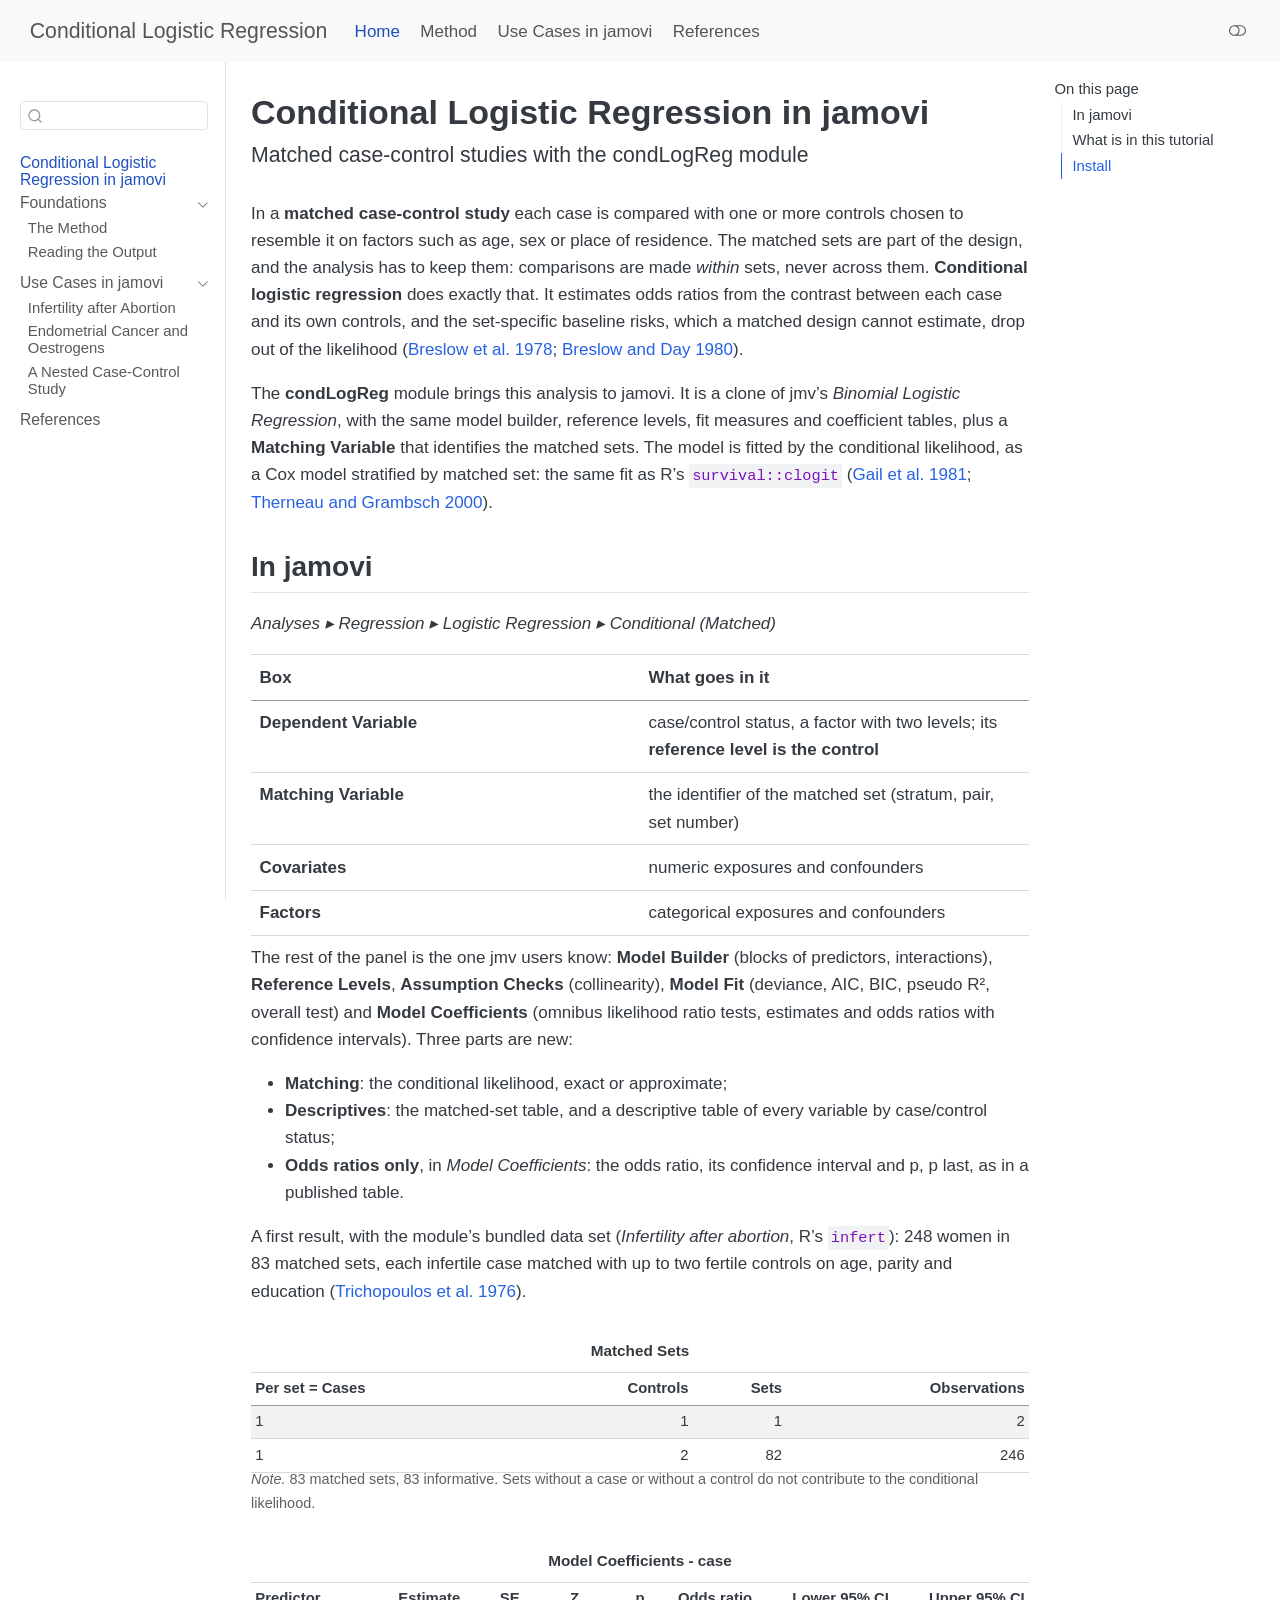
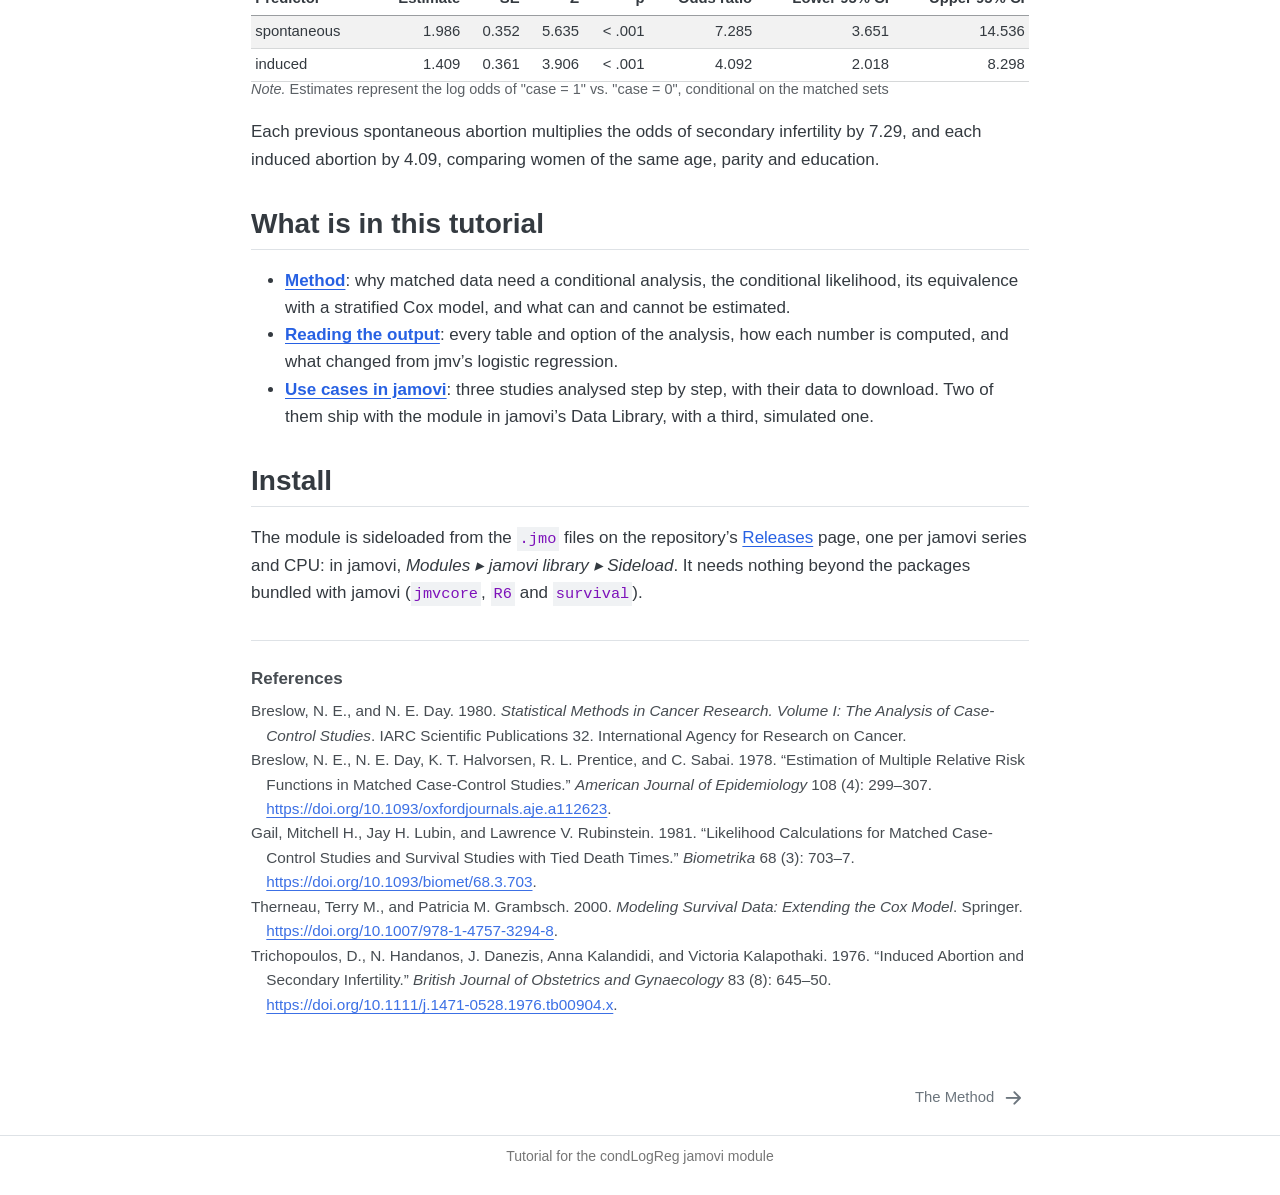
==== commit b8704d9d: "condLogReg 0.2.0: descriptive table, odds-ratios-only table, bdendo and nested data - Descriptives b" ====
--- a/docs/index.html
+++ b/docs/index.html
@@ -373,6 +373,12 @@
 </li>
           <li class="sidebar-item">
   <div class="sidebar-item-container"> 
+  <a href="./usecases/bdendo.html" class="sidebar-item-text sidebar-link">
+ <span class="menu-text">Endometrial Cancer and Oestrogens</span></a>
+  </div>
+</li>
+          <li class="sidebar-item">
+  <div class="sidebar-item-container"> 
   <a href="./usecases/nested.html" class="sidebar-item-text sidebar-link">
  <span class="menu-text">A Nested Case-Control Study</span></a>
   </div>
@@ -460,7 +466,12 @@
 </tr>
 </tbody>
 </table>
-<p>The rest of the panel is the one jmv users know: <strong>Model Builder</strong> (blocks of predictors, interactions), <strong>Reference Levels</strong>, <strong>Matching</strong> (the likelihood and the matched-set table), <strong>Assumption Checks</strong> (collinearity), <strong>Model Fit</strong> (deviance, AIC, BIC, pseudo R², overall test) and <strong>Model Coefficients</strong> (omnibus likelihood ratio tests, estimates and odds ratios with confidence intervals).</p>
+<p>The rest of the panel is the one jmv users know: <strong>Model Builder</strong> (blocks of predictors, interactions), <strong>Reference Levels</strong>, <strong>Assumption Checks</strong> (collinearity), <strong>Model Fit</strong> (deviance, AIC, BIC, pseudo R², overall test) and <strong>Model Coefficients</strong> (omnibus likelihood ratio tests, estimates and odds ratios with confidence intervals). Three parts are new:</p>
+<ul>
+<li><strong>Matching</strong>: the conditional likelihood, exact or approximate;</li>
+<li><strong>Descriptives</strong>: the matched-set table, and a descriptive table of every variable by case/control status;</li>
+<li><strong>Odds ratios only</strong>, in <em>Model Coefficients</em>: the odds ratio, its confidence interval and p, p last, as in a published table.</li>
+</ul>
 <p>A first result, with the module’s bundled data set (<em>Infertility after abortion</em>, R’s <code>infert</code>): 248 women in 83 matched sets, each infertile case matched with up to two fertile controls on age, parity and education <span class="citation" data-cites="trichopoulos1976">(<a href="#ref-trichopoulos1976" role="doc-biblioref">Trichopoulos et al. 1976</a>)</span>.</p>
 <div class="cell">
 <div class="cell-output-display">
@@ -468,7 +479,7 @@
 <caption>Matched Sets</caption>
 <thead>
 <tr class="header">
-<th style="text-align: left;" data-quarto-table-cell-role="th">Cases</th>
+<th style="text-align: left;" data-quarto-table-cell-role="th">Per set = Cases</th>
 <th style="text-align: right;" data-quarto-table-cell-role="th">Controls</th>
 <th style="text-align: right;" data-quarto-table-cell-role="th">Sets</th>
 <th style="text-align: right;" data-quarto-table-cell-role="th">Observations</th>
@@ -539,7 +550,7 @@
 <ul>
 <li><a href="./foundations/method.html"><strong>Method</strong></a>: why matched data need a conditional analysis, the conditional likelihood, its equivalence with a stratified Cox model, and what can and cannot be estimated.</li>
 <li><a href="./foundations/output.html"><strong>Reading the output</strong></a>: every table and option of the analysis, how each number is computed, and what changed from jmv’s logistic regression.</li>
-<li><a href="./usecases/index.html"><strong>Use cases in jamovi</strong></a>: two studies analysed step by step, with their data to download.</li>
+<li><a href="./usecases/index.html"><strong>Use cases in jamovi</strong></a>: three studies analysed step by step, with their data to download. Two of them ship with the module in jamovi’s Data Library, with a third, simulated one.</li>
 </ul>
 </section>
 <section id="install" class="level2">
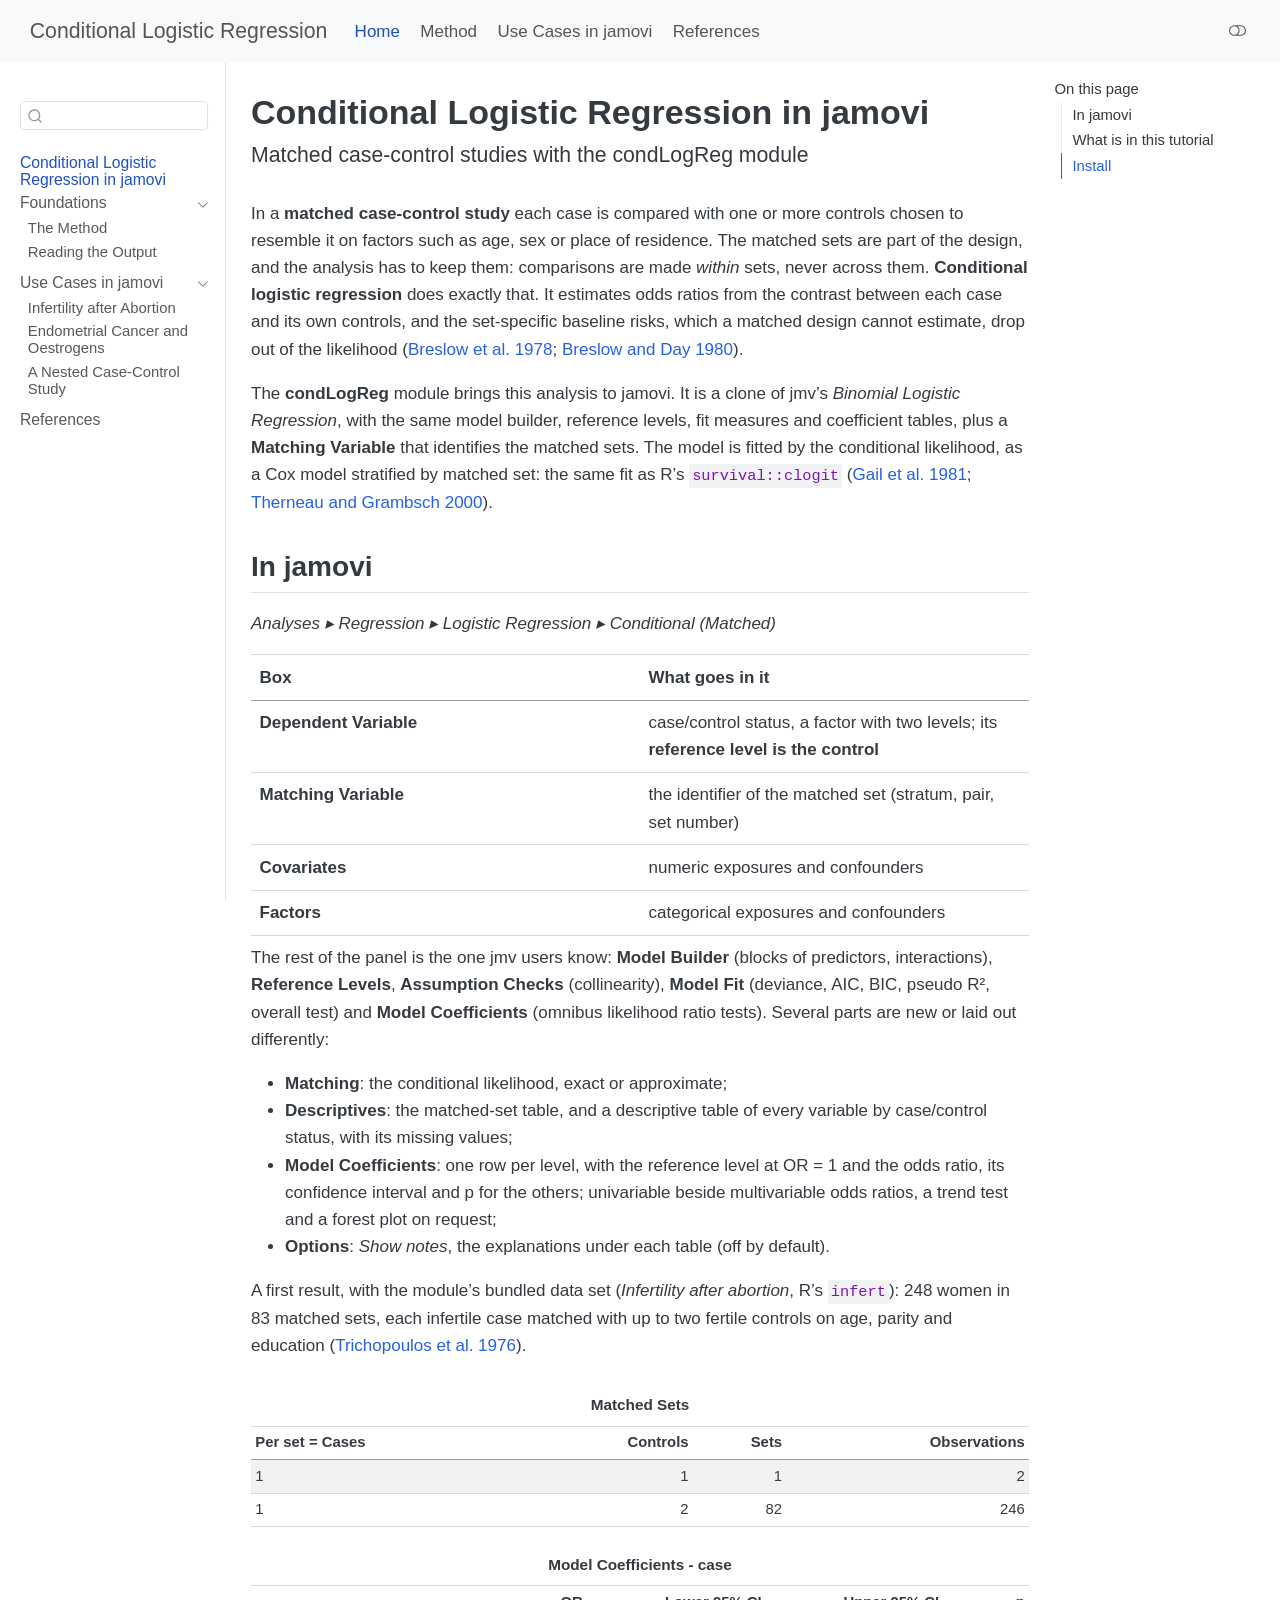
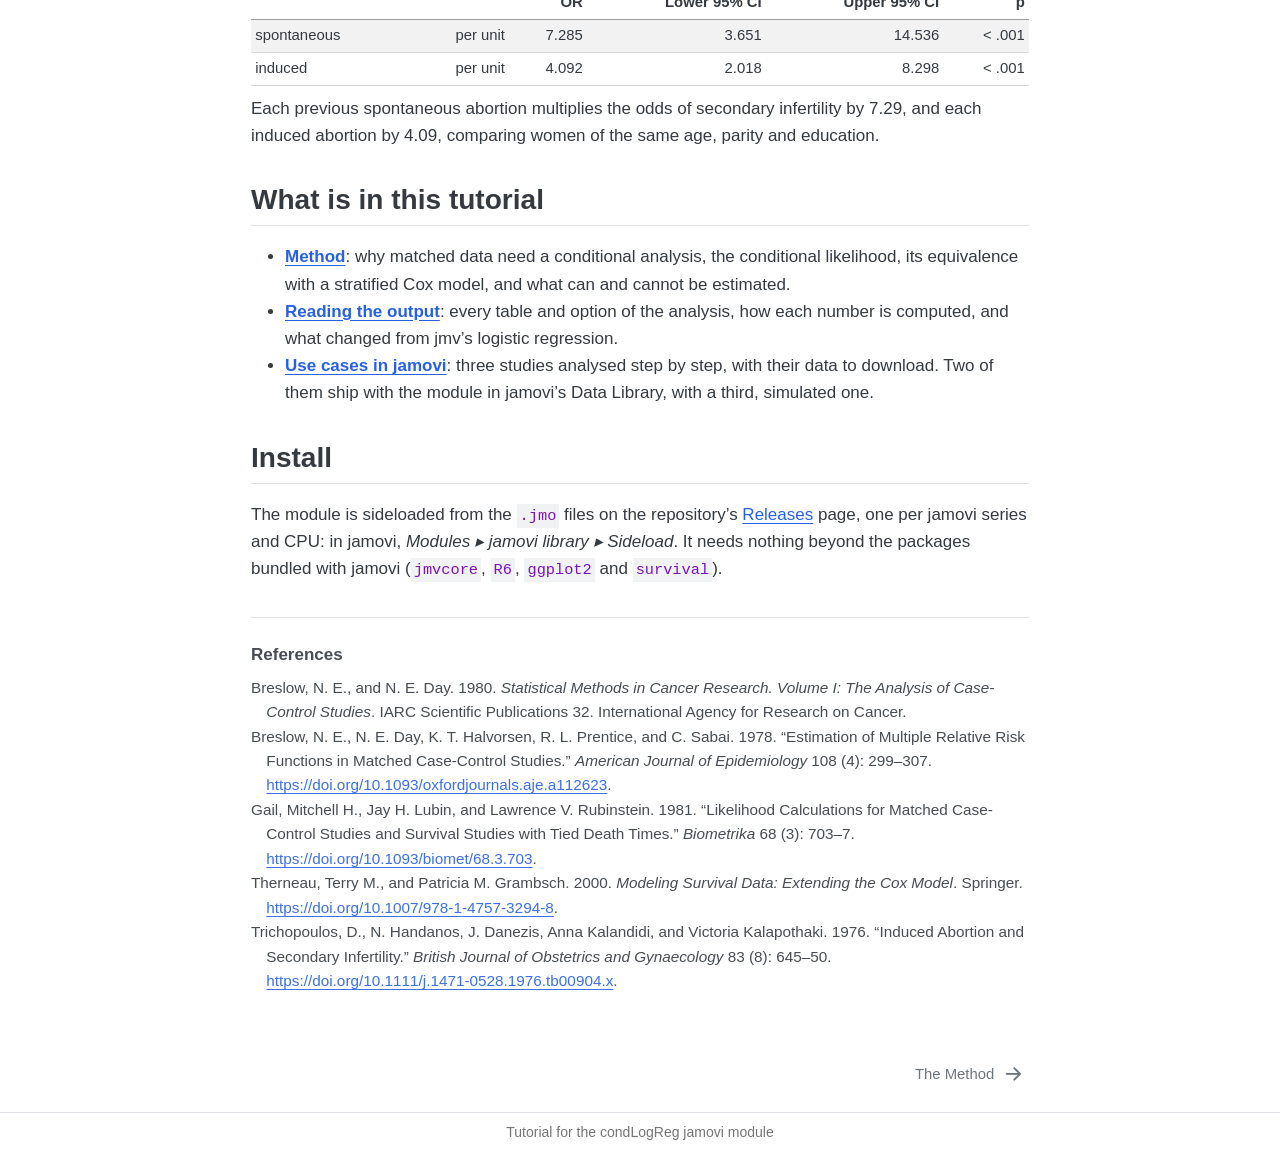
==== commit abc11eae: "condLogReg 0.3.0: prognosis-style coefficient table, univariable/multivariable, trend test, forest p" ====
--- a/docs/index.html
+++ b/docs/index.html
@@ -466,11 +466,12 @@
 </tr>
 </tbody>
 </table>
-<p>The rest of the panel is the one jmv users know: <strong>Model Builder</strong> (blocks of predictors, interactions), <strong>Reference Levels</strong>, <strong>Assumption Checks</strong> (collinearity), <strong>Model Fit</strong> (deviance, AIC, BIC, pseudo R², overall test) and <strong>Model Coefficients</strong> (omnibus likelihood ratio tests, estimates and odds ratios with confidence intervals). Three parts are new:</p>
+<p>The rest of the panel is the one jmv users know: <strong>Model Builder</strong> (blocks of predictors, interactions), <strong>Reference Levels</strong>, <strong>Assumption Checks</strong> (collinearity), <strong>Model Fit</strong> (deviance, AIC, BIC, pseudo R², overall test) and <strong>Model Coefficients</strong> (omnibus likelihood ratio tests). Several parts are new or laid out differently:</p>
 <ul>
 <li><strong>Matching</strong>: the conditional likelihood, exact or approximate;</li>
-<li><strong>Descriptives</strong>: the matched-set table, and a descriptive table of every variable by case/control status;</li>
-<li><strong>Odds ratios only</strong>, in <em>Model Coefficients</em>: the odds ratio, its confidence interval and p, p last, as in a published table.</li>
+<li><strong>Descriptives</strong>: the matched-set table, and a descriptive table of every variable by case/control status, with its missing values;</li>
+<li><strong>Model Coefficients</strong>: one row per level, with the reference level at OR = 1 and the odds ratio, its confidence interval and p for the others; univariable beside multivariable odds ratios, a trend test and a forest plot on request;</li>
+<li><strong>Options</strong>: <em>Show notes</em>, the explanations under each table (off by default).</li>
 </ul>
 <p>A first result, with the module’s bundled data set (<em>Infertility after abortion</em>, R’s <code>infert</code>): 248 women in 83 matched sets, each infertile case matched with up to two fertile controls on age, parity and education <span class="citation" data-cites="trichopoulos1976">(<a href="#ref-trichopoulos1976" role="doc-biblioref">Trichopoulos et al. 1976</a>)</span>.</p>
 <div class="cell">
@@ -500,47 +501,39 @@
 </tr>
 </tbody>
 </table>
-<p class="jnote"><i>Note.</i> 83 matched sets, 83 informative. Sets without a case or without a control do not contribute to the conditional likelihood.</p>
 </div>
 <div class="cell-output-display">
 <table class="table table-sm jtab caption-top table-striped small">
 <caption>Model Coefficients - case</caption>
 <thead>
 <tr class="header">
-<th style="text-align: left;" data-quarto-table-cell-role="th">Predictor</th>
-<th style="text-align: right;" data-quarto-table-cell-role="th">Estimate</th>
-<th style="text-align: right;" data-quarto-table-cell-role="th">SE</th>
-<th style="text-align: right;" data-quarto-table-cell-role="th">Z</th>
-<th style="text-align: right;" data-quarto-table-cell-role="th">p</th>
-<th style="text-align: right;" data-quarto-table-cell-role="th">Odds ratio</th>
+<th style="text-align: left;" data-quarto-table-cell-role="th"></th>
+<th style="text-align: right;" data-quarto-table-cell-role="th"></th>
+<th style="text-align: right;" data-quarto-table-cell-role="th">OR</th>
 <th style="text-align: right;" data-quarto-table-cell-role="th">Lower 95% CI</th>
 <th style="text-align: right;" data-quarto-table-cell-role="th">Upper 95% CI</th>
+<th style="text-align: right;" data-quarto-table-cell-role="th">p</th>
 </tr>
 </thead>
 <tbody>
 <tr class="odd">
 <td style="text-align: left;">spontaneous</td>
-<td style="text-align: right;">1.986</td>
-<td style="text-align: right;">0.352</td>
-<td style="text-align: right;">5.635</td>
-<td style="text-align: right;">&lt; .001</td>
+<td style="text-align: right;">per unit</td>
 <td style="text-align: right;">7.285</td>
 <td style="text-align: right;">3.651</td>
 <td style="text-align: right;">14.536</td>
+<td style="text-align: right;">&lt; .001</td>
 </tr>
 <tr class="even">
 <td style="text-align: left;">induced</td>
-<td style="text-align: right;">1.409</td>
-<td style="text-align: right;">0.361</td>
-<td style="text-align: right;">3.906</td>
-<td style="text-align: right;">&lt; .001</td>
+<td style="text-align: right;">per unit</td>
 <td style="text-align: right;">4.092</td>
 <td style="text-align: right;">2.018</td>
 <td style="text-align: right;">8.298</td>
+<td style="text-align: right;">&lt; .001</td>
 </tr>
 </tbody>
 </table>
-<p class="jnote"><i>Note.</i> Estimates represent the log odds of "case = 1" vs. "case = 0", conditional on the matched sets</p>
 </div>
 </div>
 <p>Each previous spontaneous abortion multiplies the odds of secondary infertility by 7.29, and each induced abortion by 4.09, comparing women of the same age, parity and education.</p>
@@ -555,7 +548,7 @@
 </section>
 <section id="install" class="level2">
 <h2 class="anchored" data-anchor-id="install">Install</h2>
-<p>The module is sideloaded from the <code>.jmo</code> files on the repository’s <a href="https://github.com/victor-moreno/jamovi-conditional-LR/releases">Releases</a> page, one per jamovi series and CPU: in jamovi, <em>Modules ▸ jamovi library ▸ Sideload</em>. It needs nothing beyond the packages bundled with jamovi (<code>jmvcore</code>, <code>R6</code> and <code>survival</code>).</p>
+<p>The module is sideloaded from the <code>.jmo</code> files on the repository’s <a href="https://github.com/victor-moreno/jamovi-conditional-LR/releases">Releases</a> page, one per jamovi series and CPU: in jamovi, <em>Modules ▸ jamovi library ▸ Sideload</em>. It needs nothing beyond the packages bundled with jamovi (<code>jmvcore</code>, <code>R6</code>, <code>ggplot2</code> and <code>survival</code>).</p>
 
 
 
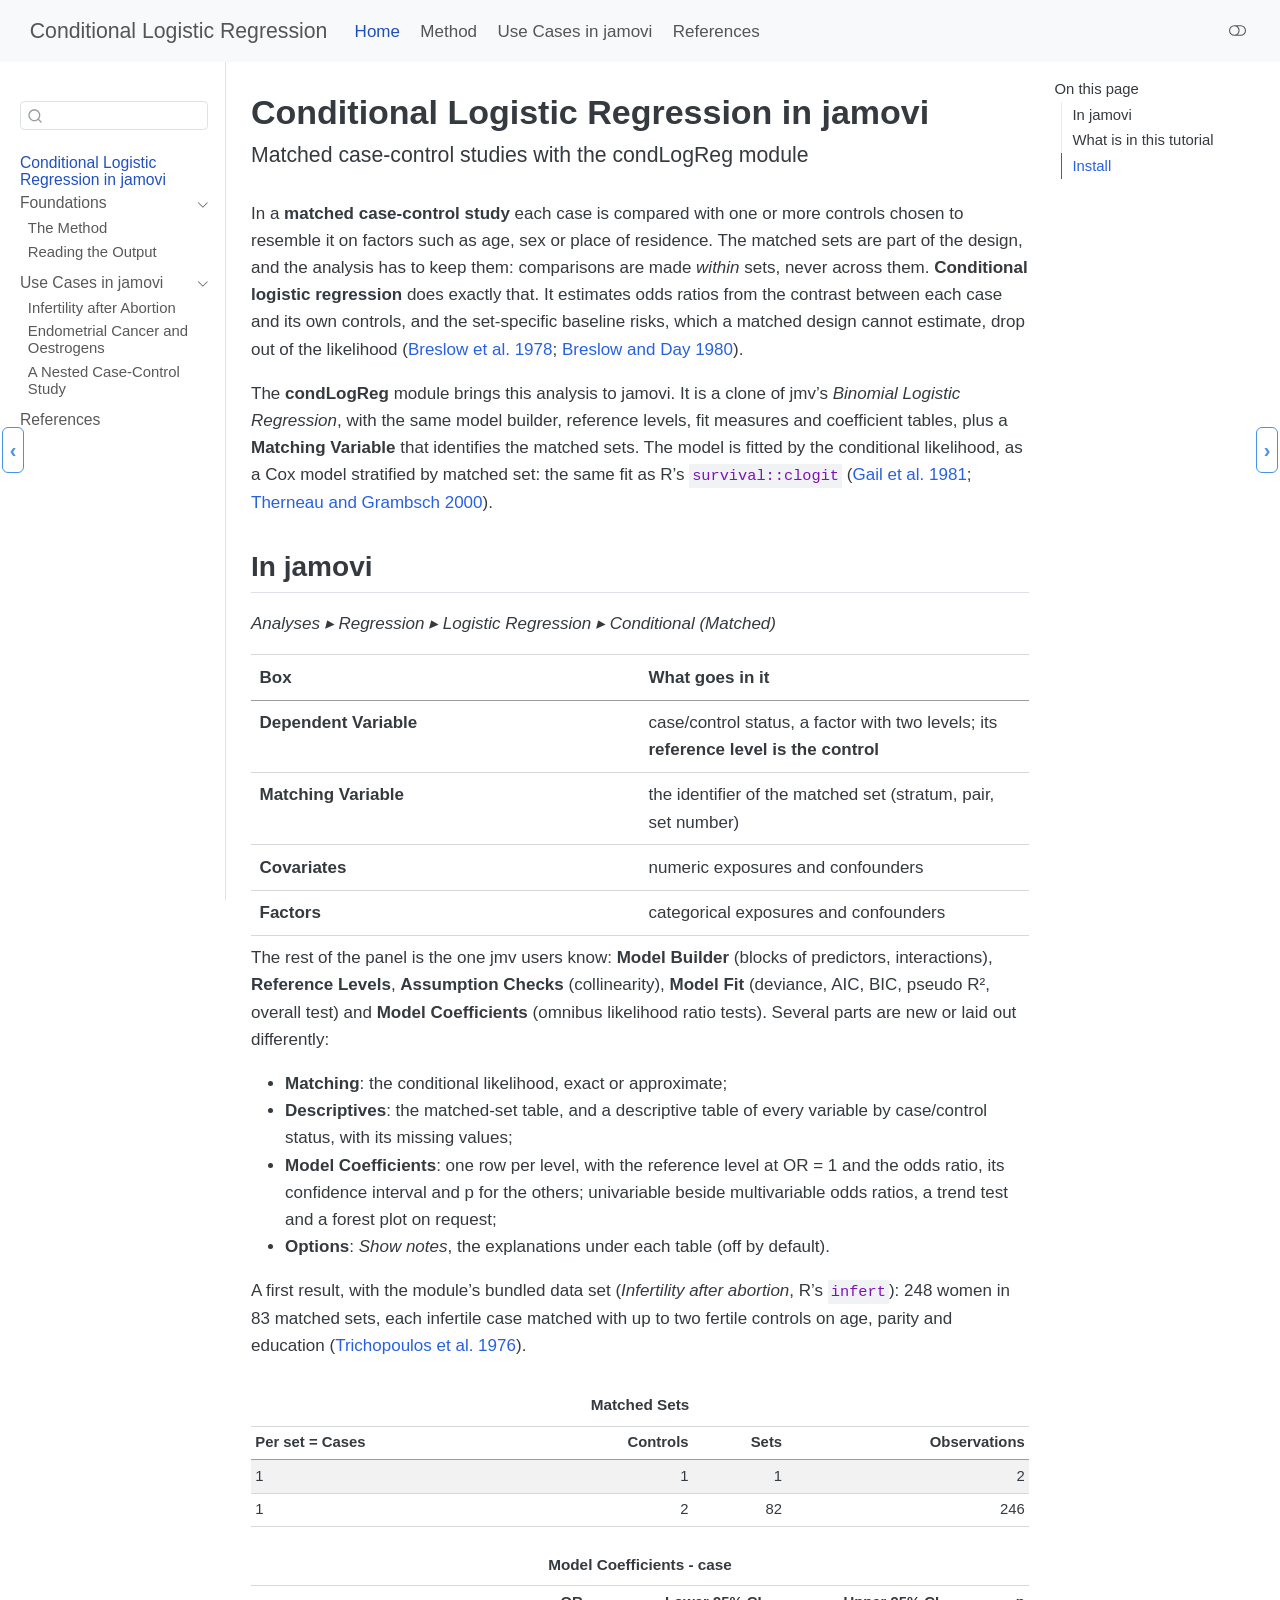
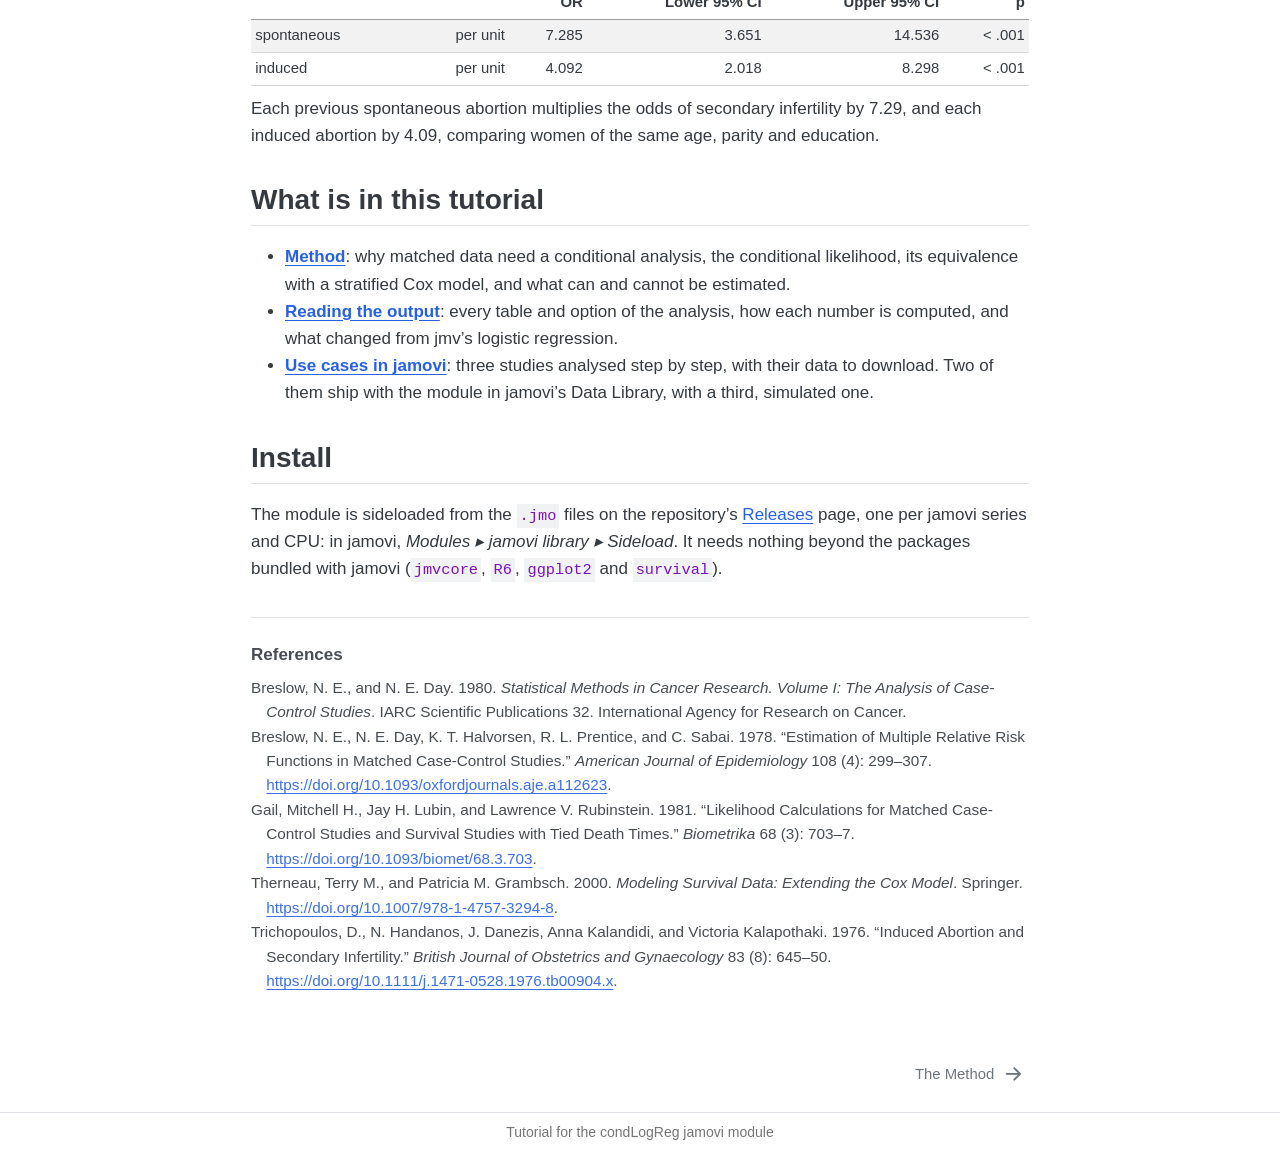
==== commit 9b8ce439: "Tutorial: collapsible left/right side panels (jamovi-skill templates/tutorial/collapse.html) Co-Auth" ====
--- a/docs/index.html
+++ b/docs/index.html
@@ -571,6 +571,61 @@
 Trichopoulos, D., N. Handanos, J. Danezis, Anna Kalandidi, and Victoria Kalapothaki. 1976. <span>“Induced Abortion and Secondary Infertility.”</span> <em>British Journal of Obstetrics and Gynaecology</em> 83 (8): 645–50. <a href="https://doi.org/10.1111/j.1471-0528.1976.tb00904.x">https://doi.org/10.1111/j.1471-0528.1976.tb00904.x</a>.
 </div>
 </div></section></div></main> <!-- /main -->
+<!-- Collapsible left (contents) and right (on this page) panels on wide
+     screens: a button at each edge, ‹ hides a panel and › brings it back; the
+     text widens into the space; the choice is remembered between pages.
+     Copied from jamovi-skill/templates/tutorial/collapse.html; included with
+     format: html: include-after-body: collapse.html in _quarto.yml. -->
+<style>
+.panel-toggle {
+  position: fixed; top: 50%; transform: translateY(-50%); z-index: 1100;
+  width: 22px; height: 46px; padding: 0; font-size: 20px; line-height: 1;
+  border: 1px solid var(--bs-border-color, #ccc); border-radius: 6px;
+  background: var(--bs-body-bg, #fff); color: var(--bs-body-color, #333);
+  opacity: 0.7; cursor: pointer;
+}
+.panel-toggle:hover { opacity: 1; }
+/* blue, for visibility: the edge buttons and the site title in the contents */
+.panel-toggle { color: #2780e3; border-color: #2780e3; font-weight: bold; opacity: 0.85; }
+.sidebar-title, .sidebar-title a { color: #2780e3 !important; }
+body.quarto-dark .panel-toggle { color: #6aa9f0; border-color: #6aa9f0; }
+body.quarto-dark .sidebar-title, body.quarto-dark .sidebar-title a { color: #6aa9f0 !important; }
+#panel-toggle-left { left: 2px; }
+#panel-toggle-right { right: 2px; }
+@media (max-width: 991.98px) { .panel-toggle { display: none; } }
+@media (min-width: 992px) {
+  body.panel-left-off #quarto-sidebar { display: none !important; }
+  body.panel-right-off #quarto-margin-sidebar { display: none !important; }
+  body.panel-left-off main.content { grid-column-start: page-start !important; }
+  body.panel-right-off main.content { grid-column-end: page-end !important; }
+}
+</style>
+<script>
+(function () {
+  var KEY = "tutorial-panels";
+  var state = { left: true, right: true };
+  try { var s = JSON.parse(localStorage.getItem(KEY)); if (s) state = s; } catch (e) {}
+  function apply() {
+    document.body.classList.toggle("panel-left-off", !state.left);
+    document.body.classList.toggle("panel-right-off", !state.right);
+    var l = document.getElementById("panel-toggle-left"), r = document.getElementById("panel-toggle-right");
+    if (l) { l.textContent = state.left ? "‹" : "›"; l.title = state.left ? "Hide the contents" : "Show the contents"; }
+    if (r) { r.textContent = state.right ? "›" : "‹"; r.title = state.right ? "Hide 'On this page'" : "Show 'On this page'"; }
+    try { localStorage.setItem(KEY, JSON.stringify(state)); } catch (e) {}
+  }
+  function button(id, side) {
+    var b = document.createElement("button");
+    b.type = "button"; b.id = id; b.className = "panel-toggle";
+    b.addEventListener("click", function () { state[side] = !state[side]; apply(); });
+    document.body.appendChild(b);
+  }
+  document.addEventListener("DOMContentLoaded", function () {
+    if (document.getElementById("quarto-sidebar")) button("panel-toggle-left", "left");
+    if (document.getElementById("quarto-margin-sidebar")) button("panel-toggle-right", "right");
+    apply();
+  });
+})();
+</script>
 <script id="quarto-html-after-body" type="application/javascript">
   window.document.addEventListener("DOMContentLoaded", function (event) {
     // Ensure there is a toggle, if there isn't float one in the top right
